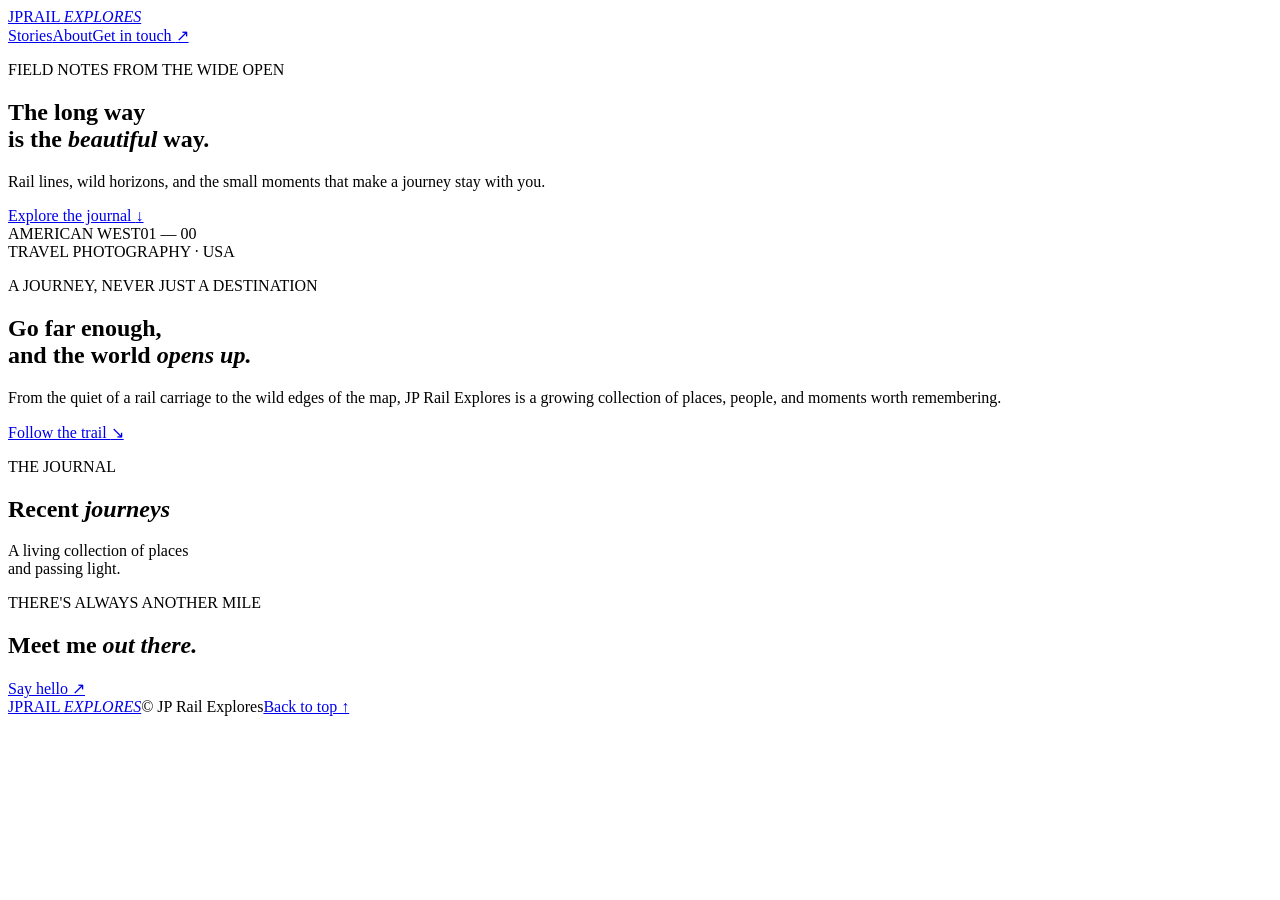
==== index.html @ 21720f74 "Add files via upload" ====
<!doctype html>
<html lang="en">
<head>
  <meta charset="utf-8">
  <meta name="viewport" content="width=device-width, initial-scale=1">
  <meta name="theme-color" content="#111511">
  <meta name="description" content="Rail journeys, wild places, and the stories found along the way — travel photography by JP Rail Explores.">
  <title>JP Rail Explores — Journeys, framed</title>
  <link rel="preconnect" href="https://images.unsplash.com">
  <link rel="stylesheet" href="styles.css">
</head>
<body>
  <header class="topbar">
    <a class="wordmark" href="#top" aria-label="JP Rail Explores home"><span class="mark">JP</span><span>RAIL <i>EXPLORES</i></span></a>
    <nav aria-label="Main navigation"><a href="#stories">Stories</a><a href="#about">About</a><a class="nav-cta" href="mailto:hello@jprailexplores.com">Get in touch <span>↗</span></a></nav>
  </header>

  <main id="top">
    <section class="hero" aria-labelledby="hero-title">
      <div class="hero-image" id="hero-image"></div>
      <div class="hero-shade"></div>
      <div class="hero-content"><p class="eyebrow"><span class="live-dot"></span> FIELD NOTES FROM THE WIDE OPEN</p><h1 id="hero-title">The long way<br>is the <em>beautiful</em> way.</h1><p class="hero-copy">Rail lines, wild horizons, and the small moments that make a journey stay with you.</p><a class="round-link" href="#stories">Explore the journal <span>↓</span></a></div>
      <div class="hero-caption"><span id="hero-caption">AMERICAN WEST</span><span>01 — <span id="story-count">00</span></span></div>
      <div class="hero-side">TRAVEL PHOTOGRAPHY · USA</div>
    </section>

    <section class="intro" id="about"><p class="eyebrow dark">A JOURNEY, NEVER JUST A DESTINATION</p><div class="intro-grid"><h2>Go far enough,<br>and the world <em>opens up.</em></h2><div><p>From the quiet of a rail carriage to the wild edges of the map, JP Rail Explores is a growing collection of places, people, and moments worth remembering.</p><a class="text-link" href="#stories">Follow the trail <span>↘</span></a></div></div></section>

    <section class="stories" id="stories"><div class="section-head"><div><p class="eyebrow dark">THE JOURNAL</p><h2>Recent <em>journeys</em></h2></div><p class="section-note">A living collection of places<br>and passing light.</p></div><div class="story-grid" id="story-grid" aria-live="polite"></div></section>
    <section class="closing"><p class="eyebrow">THERE'S ALWAYS ANOTHER MILE</p><h2>Meet me <em>out there.</em></h2><a class="round-link" href="mailto:hello@jprailexplores.com">Say hello <span>↗</span></a></section>
  </main>

  <footer><a class="wordmark" href="#top"><span class="mark">JP</span><span>RAIL <i>EXPLORES</i></span></a><span>© <span id="year"></span> JP Rail Explores</span><a href="#top">Back to top ↑</a></footer>
  <script src="trips.js"></script>
  <script src="site.js"></script>
</body>
</html>
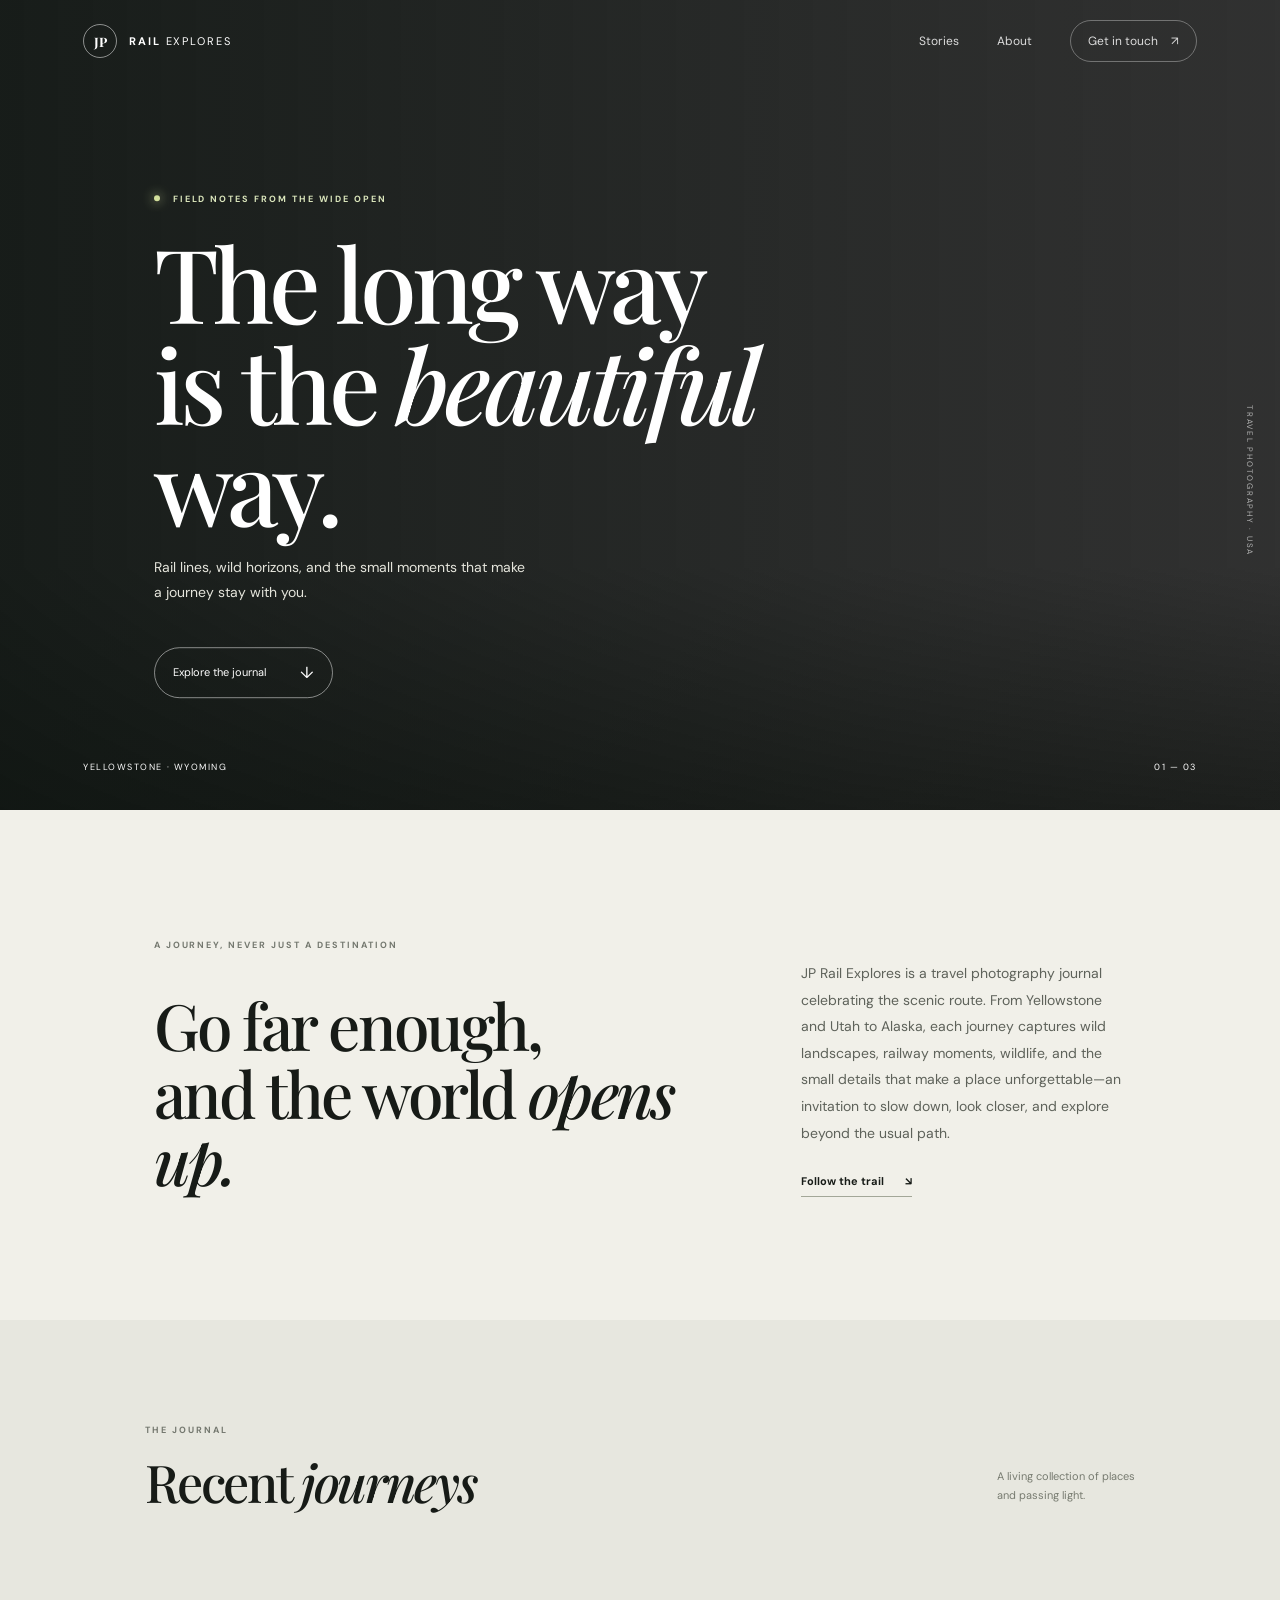
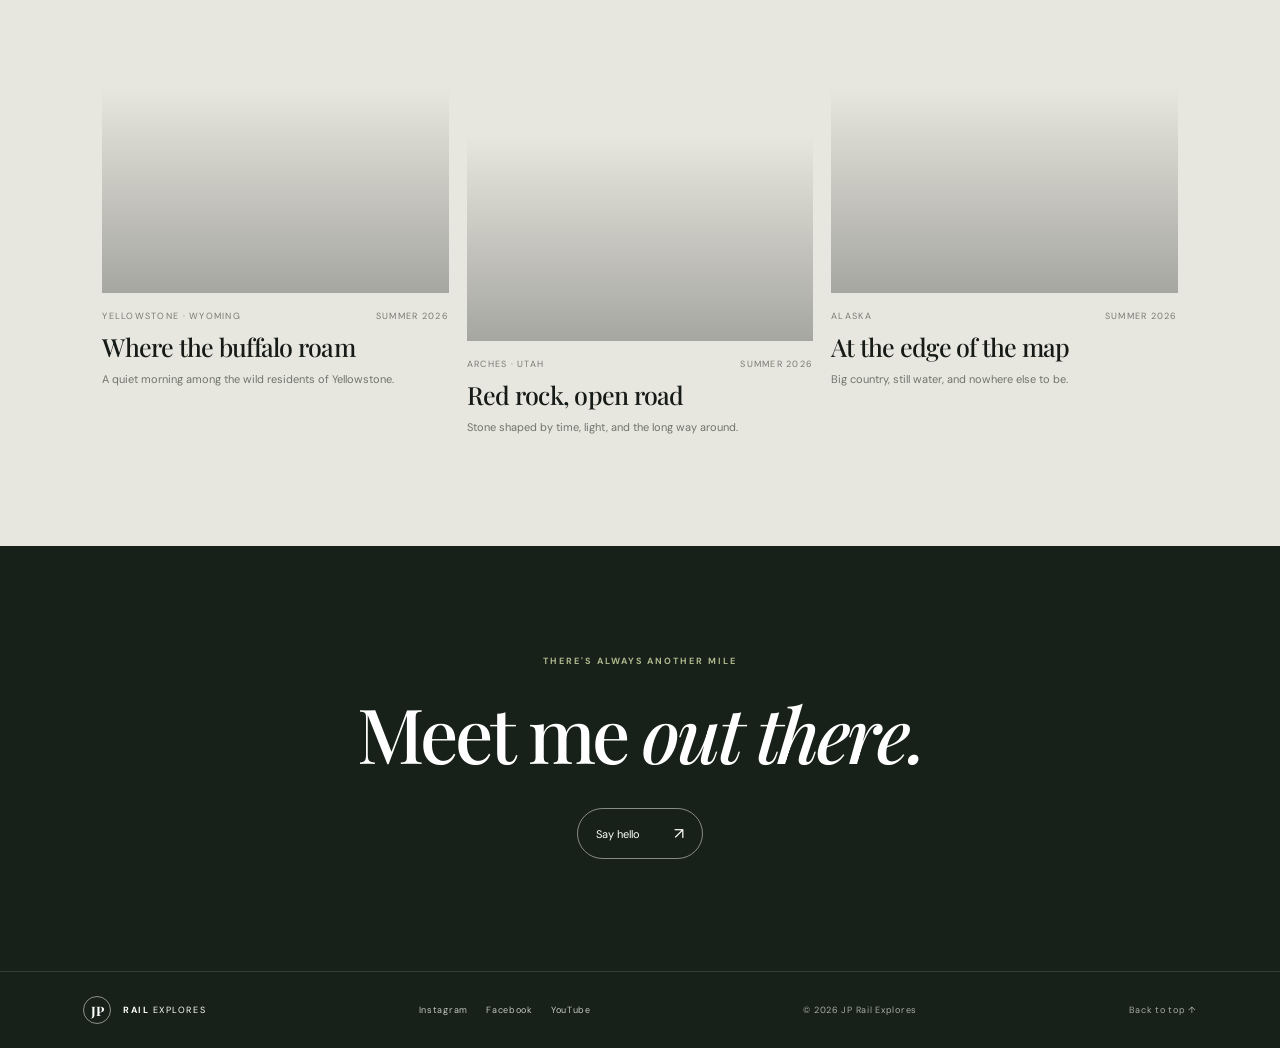
==== commit 1d9f1487: "Add files via upload" ====
--- a/index.html
+++ b/index.html
@@ -4,7 +4,7 @@
   <meta charset="utf-8">
   <meta name="viewport" content="width=device-width, initial-scale=1">
   <meta name="theme-color" content="#111511">
-  <meta name="description" content="Rail journeys, wild places, and the stories found along the way — travel photography by JP Rail Explores.">
+  <meta name="description" content="JP Rail Explores is a travel photography journal celebrating scenic rail journeys, wild landscapes, wildlife, and memorable moments across the American West and Alaska.">
   <title>JP Rail Explores — Journeys, framed</title>
   <link rel="preconnect" href="https://images.unsplash.com">
   <link rel="stylesheet" href="styles.css">
@@ -24,13 +24,13 @@
       <div class="hero-side">TRAVEL PHOTOGRAPHY · USA</div>
     </section>
 
-    <section class="intro" id="about"><p class="eyebrow dark">A JOURNEY, NEVER JUST A DESTINATION</p><div class="intro-grid"><h2>Go far enough,<br>and the world <em>opens up.</em></h2><div><p>From the quiet of a rail carriage to the wild edges of the map, JP Rail Explores is a growing collection of places, people, and moments worth remembering.</p><a class="text-link" href="#stories">Follow the trail <span>↘</span></a></div></div></section>
+    <section class="intro" id="about"><p class="eyebrow dark">A JOURNEY, NEVER JUST A DESTINATION</p><div class="intro-grid"><h2>Go far enough,<br>and the world <em>opens up.</em></h2><div><p>JP Rail Explores is a travel photography journal celebrating the scenic route. From Yellowstone and Utah to Alaska, each journey captures wild landscapes, railway moments, wildlife, and the small details that make a place unforgettable—an invitation to slow down, look closer, and explore beyond the usual path.</p><a class="text-link" href="#stories">Follow the trail <span>↘</span></a></div></div></section>
 
     <section class="stories" id="stories"><div class="section-head"><div><p class="eyebrow dark">THE JOURNAL</p><h2>Recent <em>journeys</em></h2></div><p class="section-note">A living collection of places<br>and passing light.</p></div><div class="story-grid" id="story-grid" aria-live="polite"></div></section>
     <section class="closing"><p class="eyebrow">THERE'S ALWAYS ANOTHER MILE</p><h2>Meet me <em>out there.</em></h2><a class="round-link" href="mailto:hello@jprailexplores.com">Say hello <span>↗</span></a></section>
   </main>
 
-  <footer><a class="wordmark" href="#top"><span class="mark">JP</span><span>RAIL <i>EXPLORES</i></span></a><span>© <span id="year"></span> JP Rail Explores</span><a href="#top">Back to top ↑</a></footer>
+  <footer><a class="wordmark" href="#top"><span class="mark">JP</span><span>RAIL <i>EXPLORES</i></span></a><nav class="social-links" id="social-links" aria-label="Social media"></nav><span>© <span id="year"></span> JP Rail Explores</span><a href="#top">Back to top ↑</a></footer>
   <script src="trips.js"></script>
   <script src="site.js"></script>
 </body>
--- a/styles.css
+++ b/styles.css
@@ -0,0 +1,4 @@
+@import url('https://fonts.googleapis.com/css2?family=DM+Sans:wght@400;500;600;700&family=Playfair+Display:ital,wght@0,500;0,600;1,500;1,600&display=swap');
+:root{--ink:#171b17;--paper:#f1f0e9;--muted:#777b70;--lime:#d2df9c;--serif:'Playfair Display',Georgia,serif;--sans:'DM Sans',Arial,sans-serif}*{box-sizing:border-box}html{scroll-behavior:smooth}body{margin:0;background:var(--paper);color:var(--ink);font-family:var(--sans);-webkit-font-smoothing:antialiased}a{color:inherit;text-decoration:none}.topbar{height:82px;padding:0 6.5%;display:flex;align-items:center;justify-content:space-between;position:absolute;z-index:5;top:0;left:0;right:0;color:white}.wordmark{display:flex;align-items:center;gap:12px;font-size:11px;font-weight:700;letter-spacing:.17em}.wordmark i{font-style:normal;font-weight:400}.mark{width:34px;height:34px;border:1px solid #ffffff80;border-radius:50%;display:grid;place-items:center;font-family:var(--serif);font-size:13px;letter-spacing:0}.topbar nav{display:flex;align-items:center;gap:38px;font-size:12px}.topbar nav>a{opacity:.83}.topbar nav>a:hover{opacity:1}.nav-cta{border:1px solid #ffffff65;border-radius:99px;padding:12px 17px}.nav-cta span{margin-left:10px}.hero{height:min(810px,100svh);min-height:650px;position:relative;background:#333;overflow:hidden;color:#fff}.hero-image,.hero-shade{position:absolute;inset:0}.hero-image{background-size:cover;background-position:center 46%;transform:scale(1.02);animation:arrive 1.2s ease both}.hero-shade{background:linear-gradient(90deg,rgba(13,20,16,.72),rgba(13,20,16,.23) 67%,rgba(13,20,16,.06)),linear-gradient(0deg,rgba(10,14,10,.52),transparent 30%)}.hero-content{position:absolute;left:12%;top:50%;transform:translateY(-43%);max-width:680px}.eyebrow{font-size:9px;letter-spacing:.22em;font-weight:700;color:#dbe6bc}.live-dot{display:inline-block;width:6px;height:6px;border-radius:50%;background:var(--lime);margin:0 9px 1px 0;box-shadow:0 0 12px var(--lime)}h1,h2{font-family:var(--serif);font-weight:500;letter-spacing:-.045em}h1{font-size:clamp(56px,8vw,108px);line-height:.99;margin:26px 0 20px}h1 em,h2 em{font-weight:500}.hero-copy{color:#e5e5dc;max-width:380px;font-size:14px;line-height:1.8}.round-link{display:inline-flex;gap:34px;align-items:center;border:1px solid #ffffff7a;border-radius:99px;padding:14px 18px;margin-top:27px;font-size:11px}.round-link span{font-size:16px}.round-link:hover{background:white;color:var(--ink)}.hero-caption{position:absolute;bottom:37px;left:6.5%;right:6.5%;display:flex;justify-content:space-between;font-size:9px;letter-spacing:.17em}.hero-side{position:absolute;right:25px;top:50%;writing-mode:vertical-rl;font-size:8px;letter-spacing:.22em;color:#ffffffa0}.intro{padding:120px 12% 126px}.dark{color:#74786f}.intro-grid{display:grid;grid-template-columns:1.1fr .65fr;gap:10%;align-items:end}.intro h2,.section-head h2{font-size:clamp(42px,5vw,66px);line-height:1.06;margin:18px 0 0}.intro-grid>div{padding-bottom:4px}.intro-grid>div p{font-size:14px;line-height:1.9;color:#5e625a;margin:0 0 23px}.text-link{font-size:11px;font-weight:700;border-bottom:1px solid #a3a798;padding-bottom:8px}.text-link span{margin-left:18px}.stories{background:#e7e7df;padding:95px 8% 110px}.section-head{display:flex;justify-content:space-between;align-items:end;margin:0 4% 38px}.section-head h2{font-size:52px}.section-note{color:var(--muted);font-size:11px;line-height:1.7;margin:0 0 5px}.story-grid{display:grid;grid-template-columns:repeat(3,1fr);gap:18px}.story-card{min-width:0}.story-image{height:clamp(220px,27vw,385px);background-size:cover;background-position:center;position:relative;overflow:hidden}.story-image:after{content:'';position:absolute;inset:40% 0 0;background:linear-gradient(transparent,rgba(0,0,0,.28))}.story-card:nth-child(3n+2){margin-top:48px}.story-meta{display:flex;justify-content:space-between;margin:17px 0 8px;color:#787b72;font-size:9px;letter-spacing:.14em;text-transform:uppercase}.story-card h3{font-family:var(--serif);font-weight:500;font-size:25px;letter-spacing:-.03em;margin:0}.story-card p{color:#70746b;font-size:11px;line-height:1.6;margin:8px 0 0}.closing{background:#172019;color:white;text-align:center;padding:100px 20px 112px}.closing h2{font-size:clamp(48px,6vw,76px);margin:15px 0 0}.closing .eyebrow{color:#acba8d}.closing .round-link{margin-top:25px}footer{background:#172019;color:#ffffffa0;border-top:1px solid #ffffff21;padding:24px 6.5%;display:flex;justify-content:space-between;align-items:center;font-size:9px;letter-spacing:.08em}footer .wordmark{color:white;font-size:9px}footer .mark{width:28px;height:28px}@keyframes arrive{from{transform:scale(1.07);opacity:.6}to{transform:scale(1.02);opacity:1}}@media(max-width:700px){.topbar{height:70px;padding:0 6%}.topbar nav{gap:17px;font-size:10px}.topbar nav>a:nth-child(2){display:none}.nav-cta{padding:10px 12px}.wordmark{font-size:9px;gap:8px}.mark{width:30px;height:30px}.hero{min-height:680px;height:92svh}.hero-content{left:8%;right:8%;top:48%}h1{font-size:clamp(55px,13vw,82px)}.hero-side{right:12px}.hero-caption{left:8%;right:8%;bottom:25px}.intro{padding:82px 8% 90px}.intro-grid{grid-template-columns:1fr;gap:24px}.intro h2{font-size:49px}.intro-grid>div{max-width:440px}.stories{padding:75px 7% 85px}.section-head{margin:0 1% 28px;align-items:start}.section-head h2{font-size:43px}.section-note{font-size:10px}.story-grid{grid-template-columns:1fr 1fr;gap:28px 13px}.story-image{height:58vw;max-height:310px}.story-card:nth-child(3n+2){margin-top:0}.story-card:nth-child(even){margin-top:28px}.story-card h3{font-size:20px}.story-card p{font-size:10px}.story-meta{font-size:8px;letter-spacing:.08em}.closing{padding:80px 20px 90px}footer{padding:20px 6%;gap:15px}footer>span{display:none}}@media(prefers-reduced-motion:reduce){html{scroll-behavior:auto}*,*:before,*:after{animation-duration:.01ms!important;transition-duration:.01ms!important}}
+
+.social-links{display:flex;gap:18px;align-items:center}.social-links a{color:#ffffffbf}.social-links a:hover{color:var(--lime)}@media(max-width:700px){footer{flex-wrap:wrap}.social-links{gap:12px}}
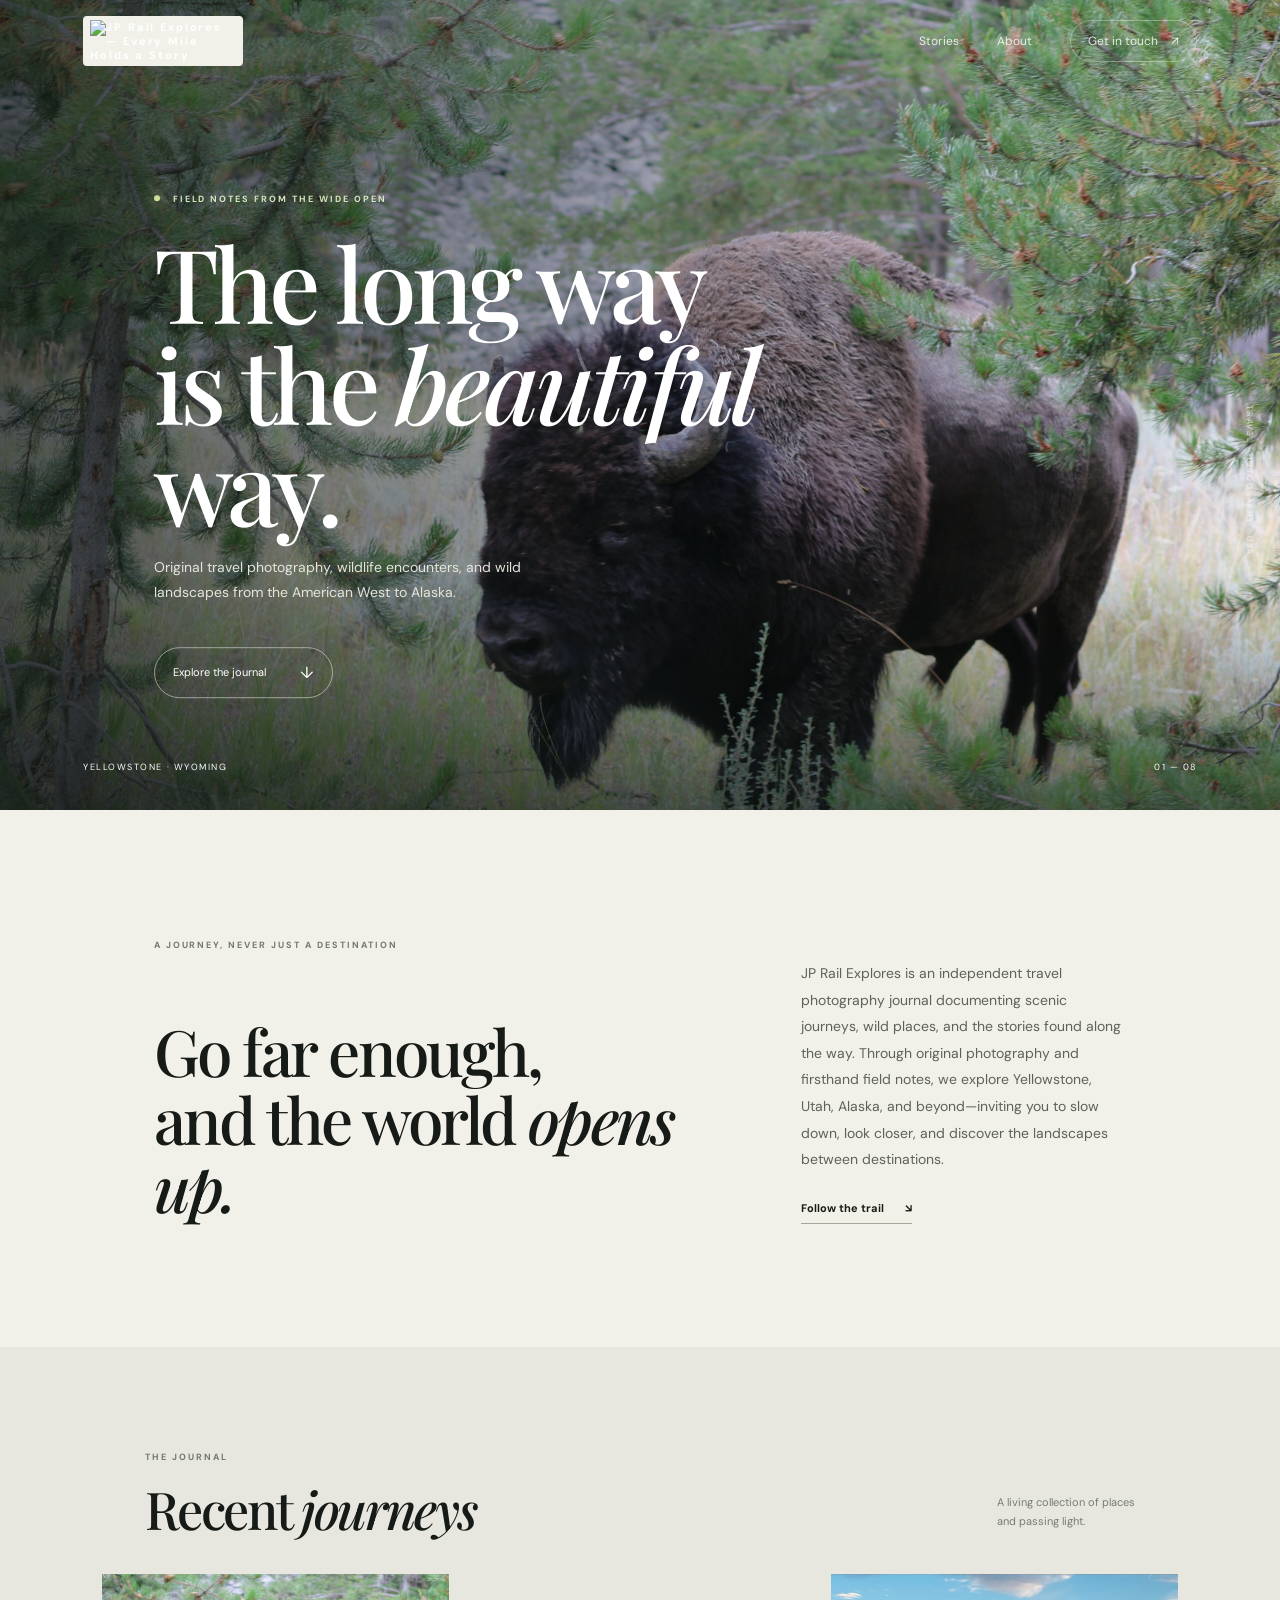
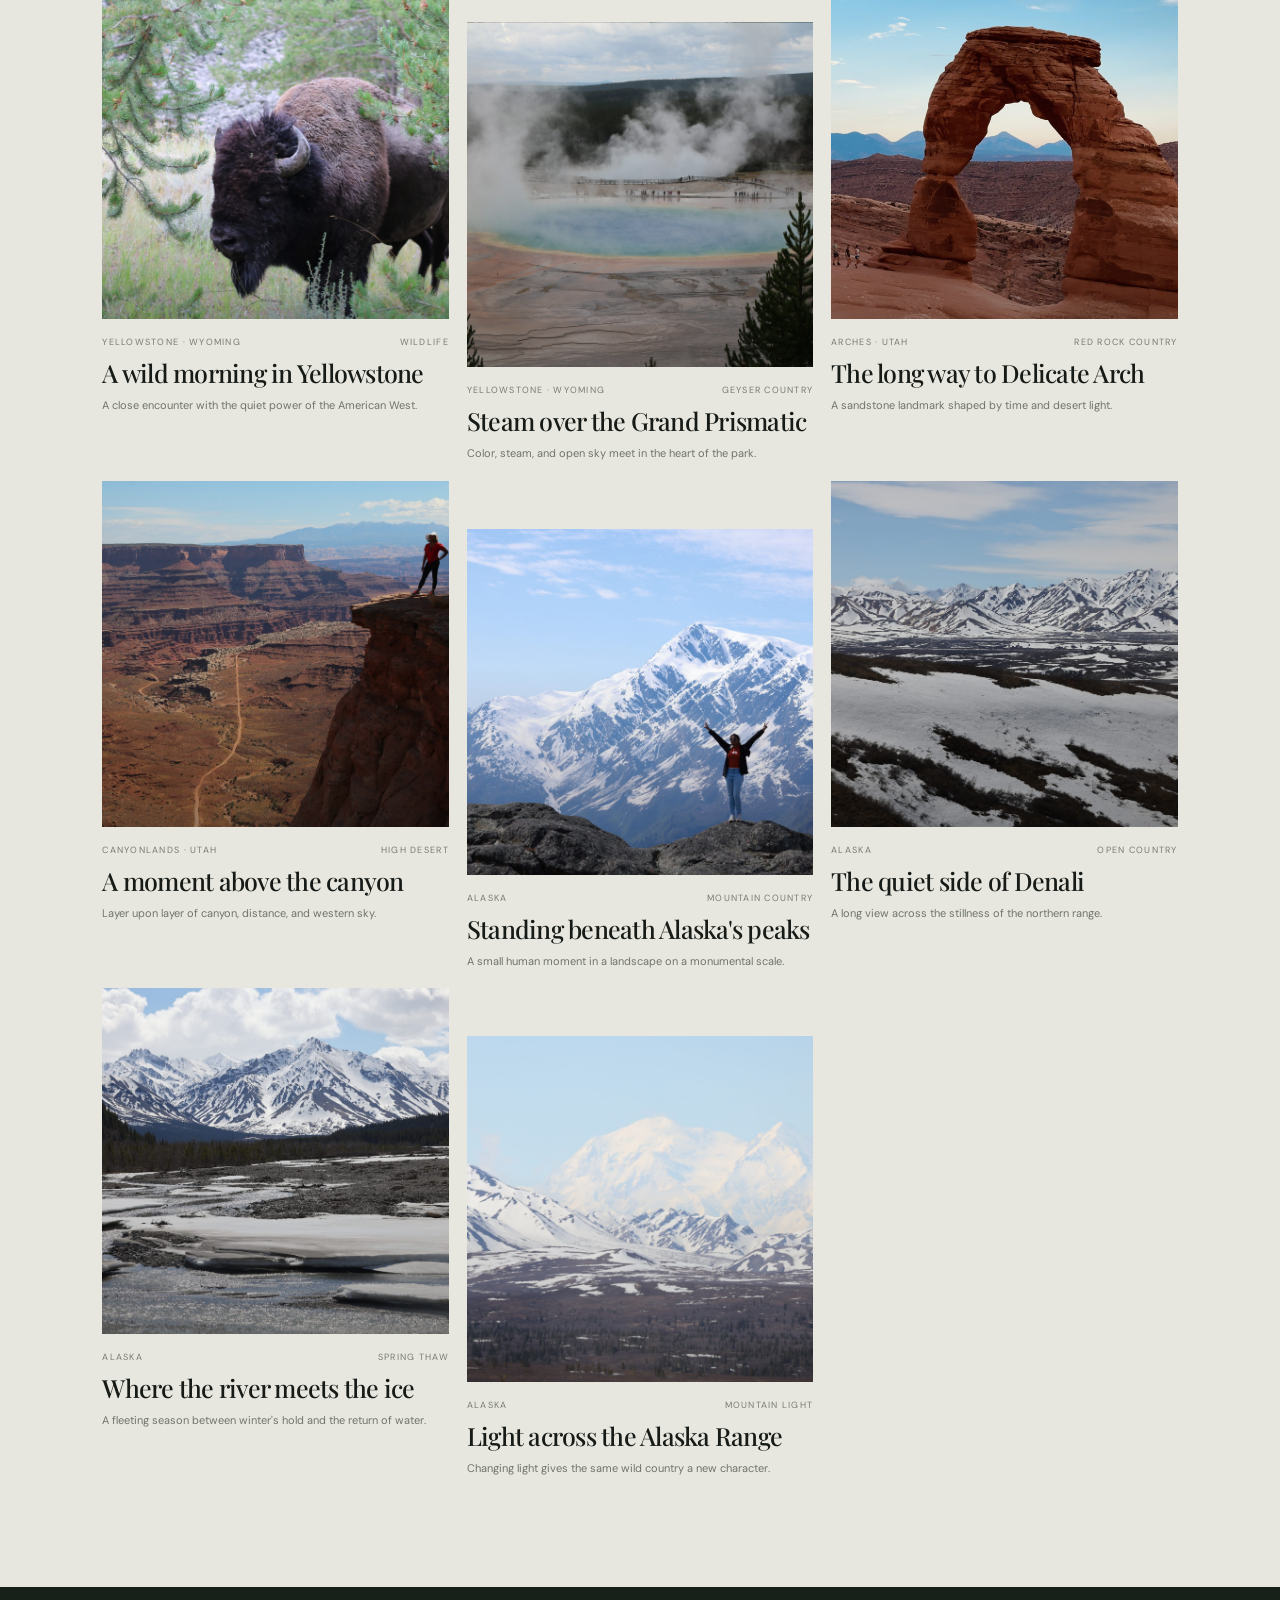
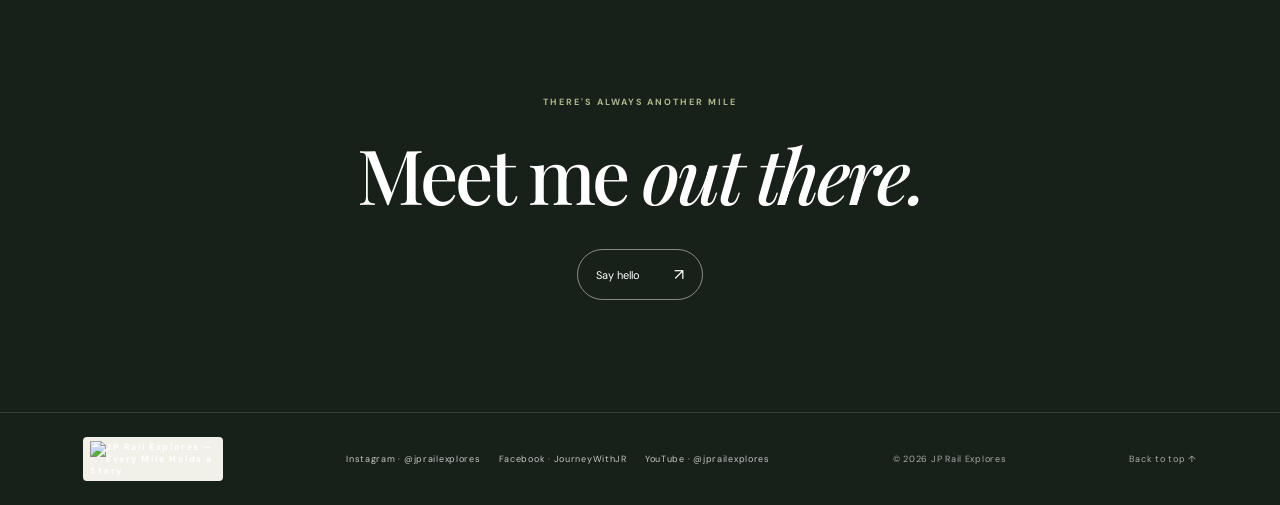
==== commit 19db2154: "Update site content and social links" ====
--- a/index.html
+++ b/index.html
@@ -4,14 +4,17 @@
   <meta charset="utf-8">
   <meta name="viewport" content="width=device-width, initial-scale=1">
   <meta name="theme-color" content="#111511">
-  <meta name="description" content="JP Rail Explores is a travel photography journal celebrating scenic rail journeys, wild landscapes, wildlife, and memorable moments across the American West and Alaska.">
+  <meta name="description" content="JP Rail Explores is an independent travel photography journal capturing wildlife, red-rock country, and mountain landscapes across Yellowstone, Utah, Alaska, and beyond.">
+  <meta property="og:title" content="JP Rail Explores — Journeys, framed">
+  <meta property="og:description" content="Original travel photography and field notes from the wild places and scenic routes of the American West and Alaska.">
+  <meta property="og:type" content="website">
   <title>JP Rail Explores — Journeys, framed</title>
-  <link rel="preconnect" href="https://images.unsplash.com">
   <link rel="stylesheet" href="styles.css">
+  <link rel="icon" type="image/png" sizes="64x64" href="assets/favicon.png">
 </head>
 <body>
   <header class="topbar">
-    <a class="wordmark" href="#top" aria-label="JP Rail Explores home"><span class="mark">JP</span><span>RAIL <i>EXPLORES</i></span></a>
+    <a class="wordmark" href="#top" aria-label="JP Rail Explores home"><img src="assets/jp-rail-explores-logo.png" alt="JP Rail Explores — Every Mile Holds a Story"></a>
     <nav aria-label="Main navigation"><a href="#stories">Stories</a><a href="#about">About</a><a class="nav-cta" href="mailto:hello@jprailexplores.com">Get in touch <span>↗</span></a></nav>
   </header>
 
@@ -19,18 +22,18 @@
     <section class="hero" aria-labelledby="hero-title">
       <div class="hero-image" id="hero-image"></div>
       <div class="hero-shade"></div>
-      <div class="hero-content"><p class="eyebrow"><span class="live-dot"></span> FIELD NOTES FROM THE WIDE OPEN</p><h1 id="hero-title">The long way<br>is the <em>beautiful</em> way.</h1><p class="hero-copy">Rail lines, wild horizons, and the small moments that make a journey stay with you.</p><a class="round-link" href="#stories">Explore the journal <span>↓</span></a></div>
+      <div class="hero-content"><p class="eyebrow"><span class="live-dot"></span> FIELD NOTES FROM THE WIDE OPEN</p><h1 id="hero-title">The long way<br>is the <em>beautiful</em> way.</h1><p class="hero-copy">Original travel photography, wildlife encounters, and wild landscapes from the American West to Alaska.</p><a class="round-link" href="#stories">Explore the journal <span>↓</span></a></div>
       <div class="hero-caption"><span id="hero-caption">AMERICAN WEST</span><span>01 — <span id="story-count">00</span></span></div>
       <div class="hero-side">TRAVEL PHOTOGRAPHY · USA</div>
     </section>
 
-    <section class="intro" id="about"><p class="eyebrow dark">A JOURNEY, NEVER JUST A DESTINATION</p><div class="intro-grid"><h2>Go far enough,<br>and the world <em>opens up.</em></h2><div><p>JP Rail Explores is a travel photography journal celebrating the scenic route. From Yellowstone and Utah to Alaska, each journey captures wild landscapes, railway moments, wildlife, and the small details that make a place unforgettable—an invitation to slow down, look closer, and explore beyond the usual path.</p><a class="text-link" href="#stories">Follow the trail <span>↘</span></a></div></div></section>
+    <section class="intro" id="about"><p class="eyebrow dark">A JOURNEY, NEVER JUST A DESTINATION</p><div class="intro-grid"><h2>Go far enough,<br>and the world <em>opens up.</em></h2><div><p>JP Rail Explores is an independent travel photography journal documenting scenic journeys, wild places, and the stories found along the way. Through original photography and firsthand field notes, we explore Yellowstone, Utah, Alaska, and beyond—inviting you to slow down, look closer, and discover the landscapes between destinations.</p><a class="text-link" href="#stories">Follow the trail <span>↘</span></a></div></div></section>
 
     <section class="stories" id="stories"><div class="section-head"><div><p class="eyebrow dark">THE JOURNAL</p><h2>Recent <em>journeys</em></h2></div><p class="section-note">A living collection of places<br>and passing light.</p></div><div class="story-grid" id="story-grid" aria-live="polite"></div></section>
     <section class="closing"><p class="eyebrow">THERE'S ALWAYS ANOTHER MILE</p><h2>Meet me <em>out there.</em></h2><a class="round-link" href="mailto:hello@jprailexplores.com">Say hello <span>↗</span></a></section>
   </main>
 
-  <footer><a class="wordmark" href="#top"><span class="mark">JP</span><span>RAIL <i>EXPLORES</i></span></a><nav class="social-links" id="social-links" aria-label="Social media"></nav><span>© <span id="year"></span> JP Rail Explores</span><a href="#top">Back to top ↑</a></footer>
+  <footer><a class="wordmark" href="#top" aria-label="JP Rail Explores home"><img src="assets/jp-rail-explores-logo.png" alt="JP Rail Explores — Every Mile Holds a Story"></a><nav class="social-links" id="social-links" aria-label="Social media"></nav><span>© <span id="year"></span> JP Rail Explores</span><a href="#top">Back to top ↑</a></footer>
   <script src="trips.js"></script>
   <script src="site.js"></script>
 </body>
--- a/styles.css
+++ b/styles.css
@@ -2,3 +2,4 @@
 :root{--ink:#171b17;--paper:#f1f0e9;--muted:#777b70;--lime:#d2df9c;--serif:'Playfair Display',Georgia,serif;--sans:'DM Sans',Arial,sans-serif}*{box-sizing:border-box}html{scroll-behavior:smooth}body{margin:0;background:var(--paper);color:var(--ink);font-family:var(--sans);-webkit-font-smoothing:antialiased}a{color:inherit;text-decoration:none}.topbar{height:82px;padding:0 6.5%;display:flex;align-items:center;justify-content:space-between;position:absolute;z-index:5;top:0;left:0;right:0;color:white}.wordmark{display:flex;align-items:center;gap:12px;font-size:11px;font-weight:700;letter-spacing:.17em}.wordmark i{font-style:normal;font-weight:400}.mark{width:34px;height:34px;border:1px solid #ffffff80;border-radius:50%;display:grid;place-items:center;font-family:var(--serif);font-size:13px;letter-spacing:0}.topbar nav{display:flex;align-items:center;gap:38px;font-size:12px}.topbar nav>a{opacity:.83}.topbar nav>a:hover{opacity:1}.nav-cta{border:1px solid #ffffff65;border-radius:99px;padding:12px 17px}.nav-cta span{margin-left:10px}.hero{height:min(810px,100svh);min-height:650px;position:relative;background:#333;overflow:hidden;color:#fff}.hero-image,.hero-shade{position:absolute;inset:0}.hero-image{background-size:cover;background-position:center 46%;transform:scale(1.02);animation:arrive 1.2s ease both}.hero-shade{background:linear-gradient(90deg,rgba(13,20,16,.72),rgba(13,20,16,.23) 67%,rgba(13,20,16,.06)),linear-gradient(0deg,rgba(10,14,10,.52),transparent 30%)}.hero-content{position:absolute;left:12%;top:50%;transform:translateY(-43%);max-width:680px}.eyebrow{font-size:9px;letter-spacing:.22em;font-weight:700;color:#dbe6bc}.live-dot{display:inline-block;width:6px;height:6px;border-radius:50%;background:var(--lime);margin:0 9px 1px 0;box-shadow:0 0 12px var(--lime)}h1,h2{font-family:var(--serif);font-weight:500;letter-spacing:-.045em}h1{font-size:clamp(56px,8vw,108px);line-height:.99;margin:26px 0 20px}h1 em,h2 em{font-weight:500}.hero-copy{color:#e5e5dc;max-width:380px;font-size:14px;line-height:1.8}.round-link{display:inline-flex;gap:34px;align-items:center;border:1px solid #ffffff7a;border-radius:99px;padding:14px 18px;margin-top:27px;font-size:11px}.round-link span{font-size:16px}.round-link:hover{background:white;color:var(--ink)}.hero-caption{position:absolute;bottom:37px;left:6.5%;right:6.5%;display:flex;justify-content:space-between;font-size:9px;letter-spacing:.17em}.hero-side{position:absolute;right:25px;top:50%;writing-mode:vertical-rl;font-size:8px;letter-spacing:.22em;color:#ffffffa0}.intro{padding:120px 12% 126px}.dark{color:#74786f}.intro-grid{display:grid;grid-template-columns:1.1fr .65fr;gap:10%;align-items:end}.intro h2,.section-head h2{font-size:clamp(42px,5vw,66px);line-height:1.06;margin:18px 0 0}.intro-grid>div{padding-bottom:4px}.intro-grid>div p{font-size:14px;line-height:1.9;color:#5e625a;margin:0 0 23px}.text-link{font-size:11px;font-weight:700;border-bottom:1px solid #a3a798;padding-bottom:8px}.text-link span{margin-left:18px}.stories{background:#e7e7df;padding:95px 8% 110px}.section-head{display:flex;justify-content:space-between;align-items:end;margin:0 4% 38px}.section-head h2{font-size:52px}.section-note{color:var(--muted);font-size:11px;line-height:1.7;margin:0 0 5px}.story-grid{display:grid;grid-template-columns:repeat(3,1fr);gap:18px}.story-card{min-width:0}.story-image{height:clamp(220px,27vw,385px);background-size:cover;background-position:center;position:relative;overflow:hidden}.story-image:after{content:'';position:absolute;inset:40% 0 0;background:linear-gradient(transparent,rgba(0,0,0,.28))}.story-card:nth-child(3n+2){margin-top:48px}.story-meta{display:flex;justify-content:space-between;margin:17px 0 8px;color:#787b72;font-size:9px;letter-spacing:.14em;text-transform:uppercase}.story-card h3{font-family:var(--serif);font-weight:500;font-size:25px;letter-spacing:-.03em;margin:0}.story-card p{color:#70746b;font-size:11px;line-height:1.6;margin:8px 0 0}.closing{background:#172019;color:white;text-align:center;padding:100px 20px 112px}.closing h2{font-size:clamp(48px,6vw,76px);margin:15px 0 0}.closing .eyebrow{color:#acba8d}.closing .round-link{margin-top:25px}footer{background:#172019;color:#ffffffa0;border-top:1px solid #ffffff21;padding:24px 6.5%;display:flex;justify-content:space-between;align-items:center;font-size:9px;letter-spacing:.08em}footer .wordmark{color:white;font-size:9px}footer .mark{width:28px;height:28px}@keyframes arrive{from{transform:scale(1.07);opacity:.6}to{transform:scale(1.02);opacity:1}}@media(max-width:700px){.topbar{height:70px;padding:0 6%}.topbar nav{gap:17px;font-size:10px}.topbar nav>a:nth-child(2){display:none}.nav-cta{padding:10px 12px}.wordmark{font-size:9px;gap:8px}.mark{width:30px;height:30px}.hero{min-height:680px;height:92svh}.hero-content{left:8%;right:8%;top:48%}h1{font-size:clamp(55px,13vw,82px)}.hero-side{right:12px}.hero-caption{left:8%;right:8%;bottom:25px}.intro{padding:82px 8% 90px}.intro-grid{grid-template-columns:1fr;gap:24px}.intro h2{font-size:49px}.intro-grid>div{max-width:440px}.stories{padding:75px 7% 85px}.section-head{margin:0 1% 28px;align-items:start}.section-head h2{font-size:43px}.section-note{font-size:10px}.story-grid{grid-template-columns:1fr 1fr;gap:28px 13px}.story-image{height:58vw;max-height:310px}.story-card:nth-child(3n+2){margin-top:0}.story-card:nth-child(even){margin-top:28px}.story-card h3{font-size:20px}.story-card p{font-size:10px}.story-meta{font-size:8px;letter-spacing:.08em}.closing{padding:80px 20px 90px}footer{padding:20px 6%;gap:15px}footer>span{display:none}}@media(prefers-reduced-motion:reduce){html{scroll-behavior:auto}*,*:before,*:after{animation-duration:.01ms!important;transition-duration:.01ms!important}}
 
 .social-links{display:flex;gap:18px;align-items:center}.social-links a{color:#ffffffbf}.social-links a:hover{color:var(--lime)}@media(max-width:700px){footer{flex-wrap:wrap}.social-links{gap:12px}}
+.wordmark img{display:block;width:160px;max-height:68px;height:auto;object-fit:contain;padding:4px 7px;background:var(--paper);border-radius:4px}footer .wordmark img{width:140px;max-height:62px}@media(max-width:700px){.wordmark img{width:135px;max-height:58px}footer .wordmark img{width:125px;max-height:54px}}
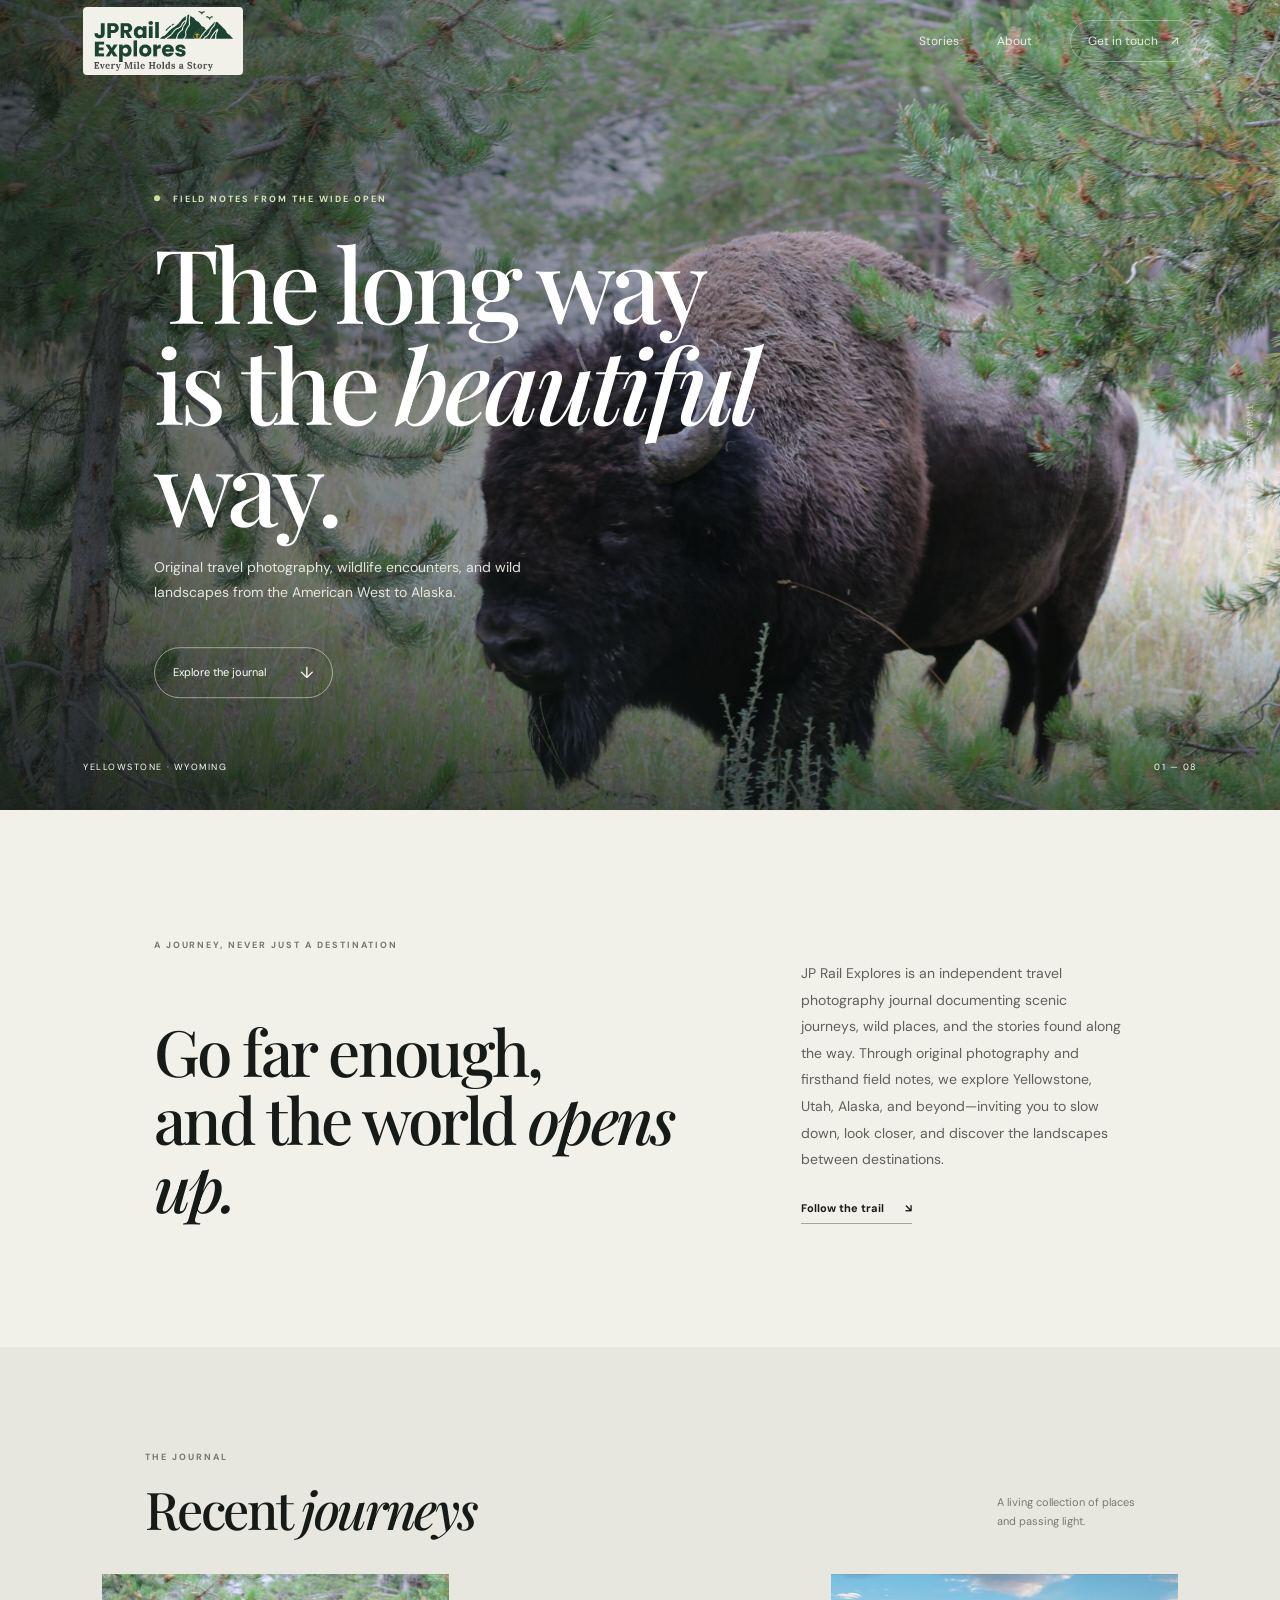
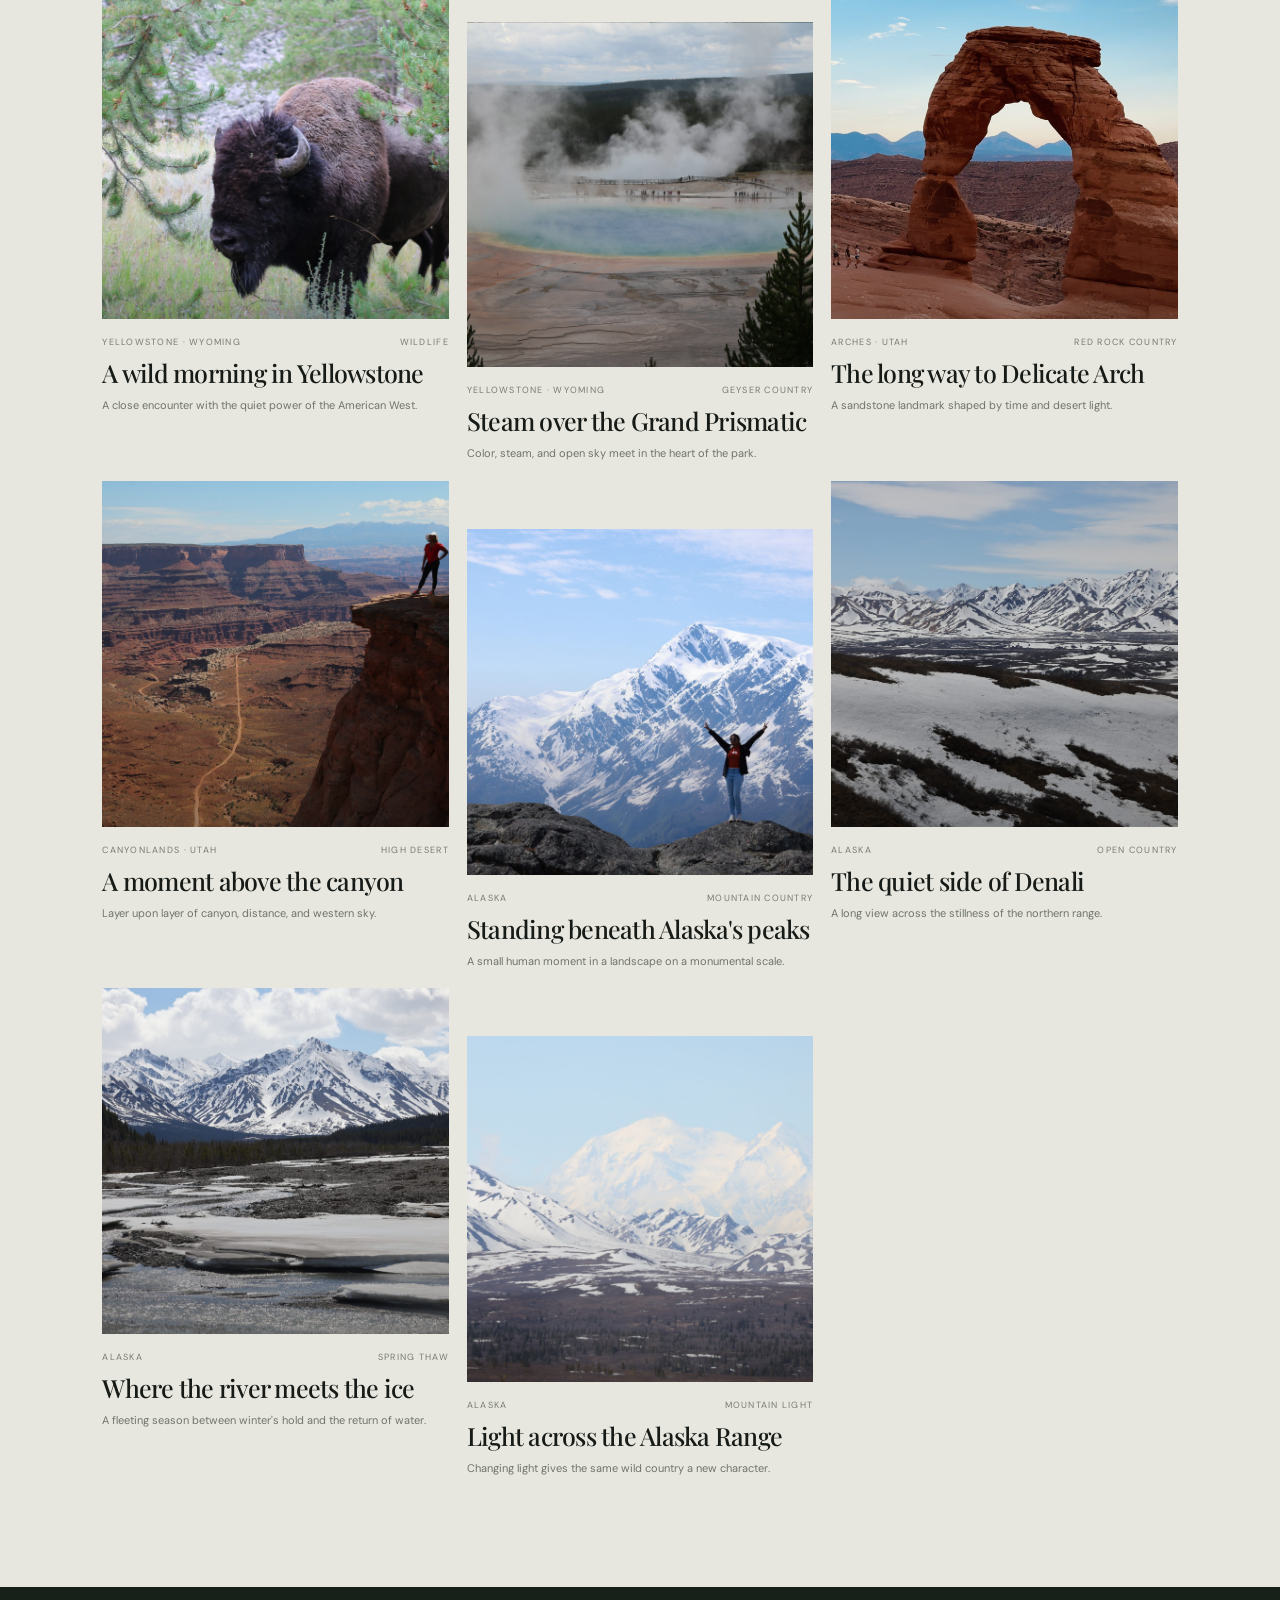
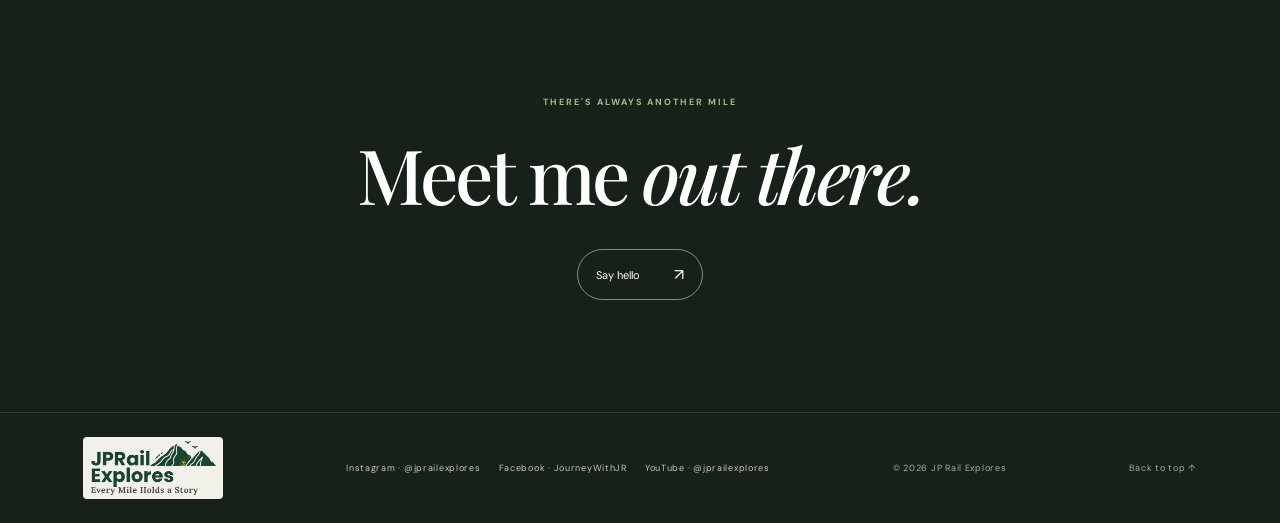
==== commit 5e17a399: "Refresh site assets on custom domain" ====
--- a/index.html
+++ b/index.html
@@ -9,7 +9,7 @@
   <meta property="og:description" content="Original travel photography and field notes from the wild places and scenic routes of the American West and Alaska.">
   <meta property="og:type" content="website">
   <title>JP Rail Explores — Journeys, framed</title>
-  <link rel="stylesheet" href="styles.css">
+  <link rel="stylesheet" href="styles.css?v=20261001-2">
   <link rel="icon" type="image/png" sizes="64x64" href="assets/favicon.png">
 </head>
 <body>
@@ -34,7 +34,7 @@
   </main>
 
   <footer><a class="wordmark" href="#top" aria-label="JP Rail Explores home"><img src="assets/jp-rail-explores-logo.png" alt="JP Rail Explores — Every Mile Holds a Story"></a><nav class="social-links" id="social-links" aria-label="Social media"></nav><span>© <span id="year"></span> JP Rail Explores</span><a href="#top">Back to top ↑</a></footer>
-  <script src="trips.js"></script>
-  <script src="site.js"></script>
+  <script src="trips.js?v=20261001-2"></script>
+  <script src="site.js?v=20261001-2"></script>
 </body>
 </html>
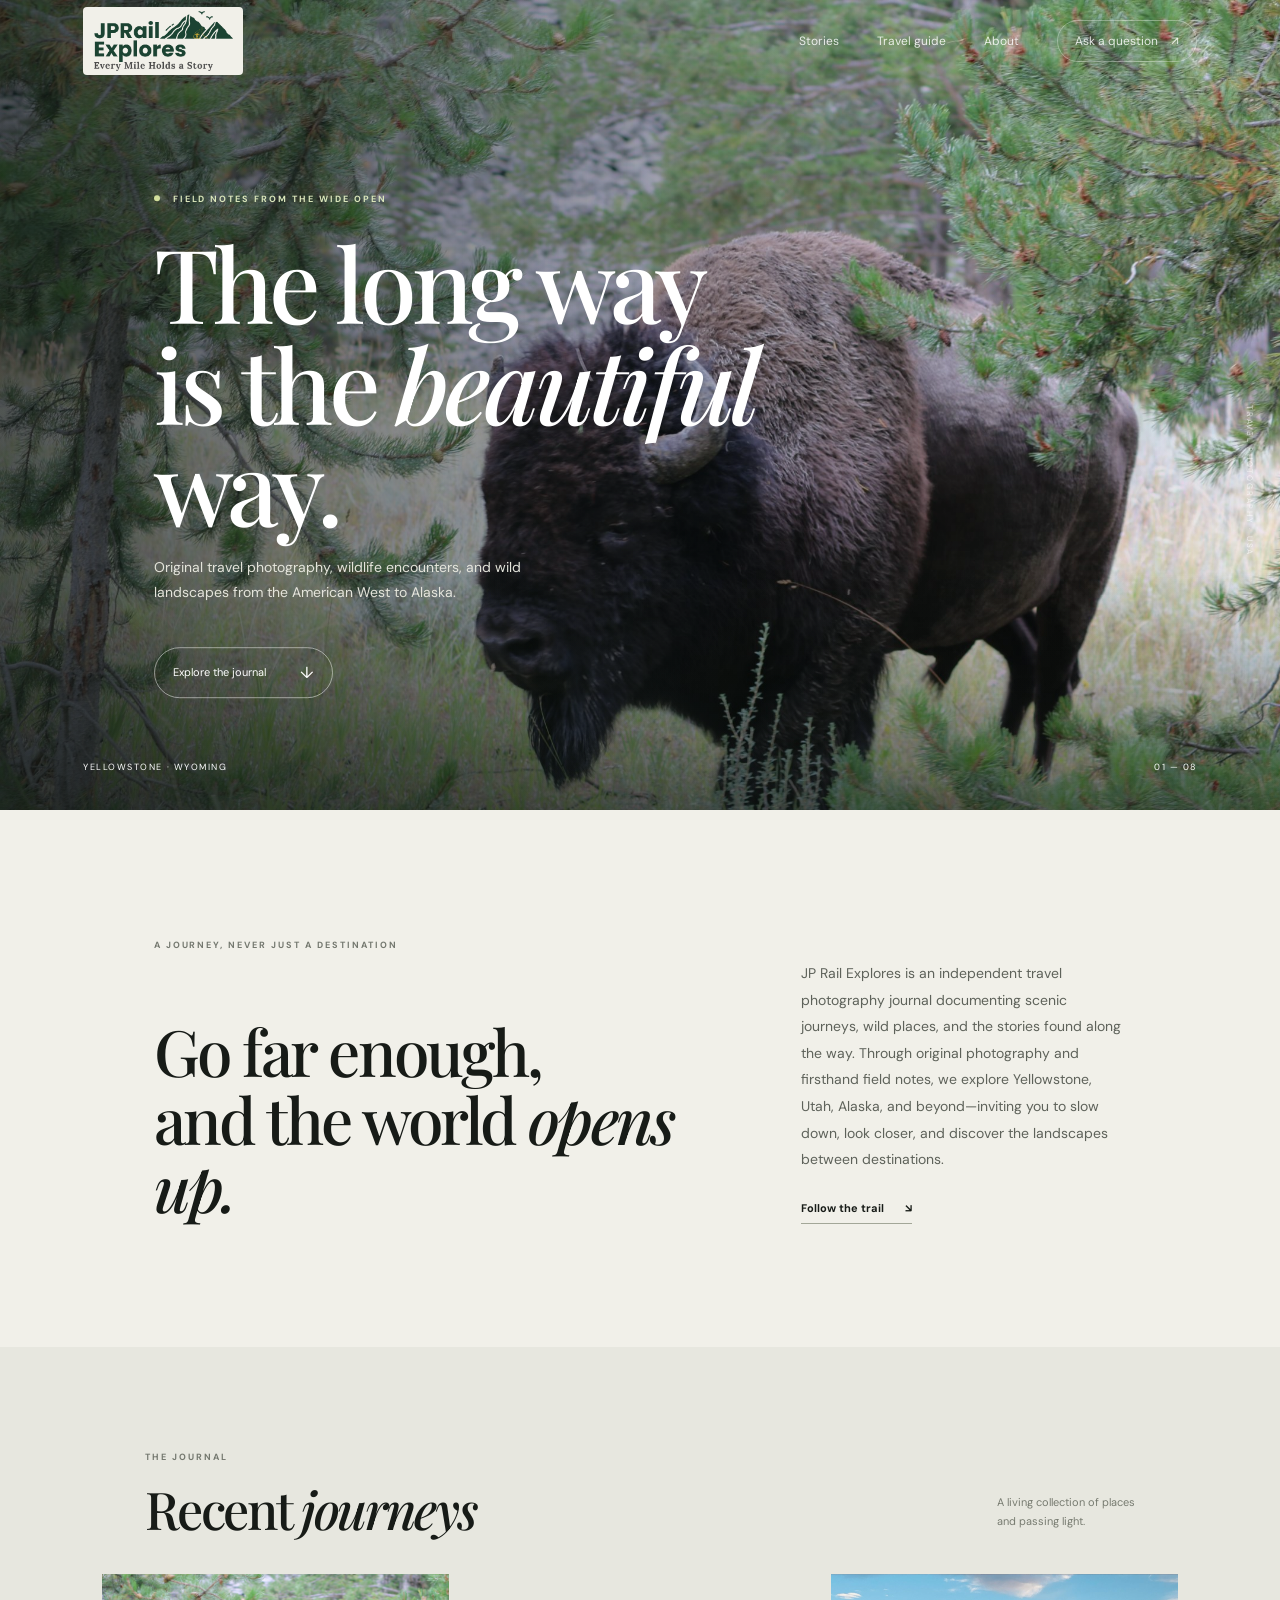
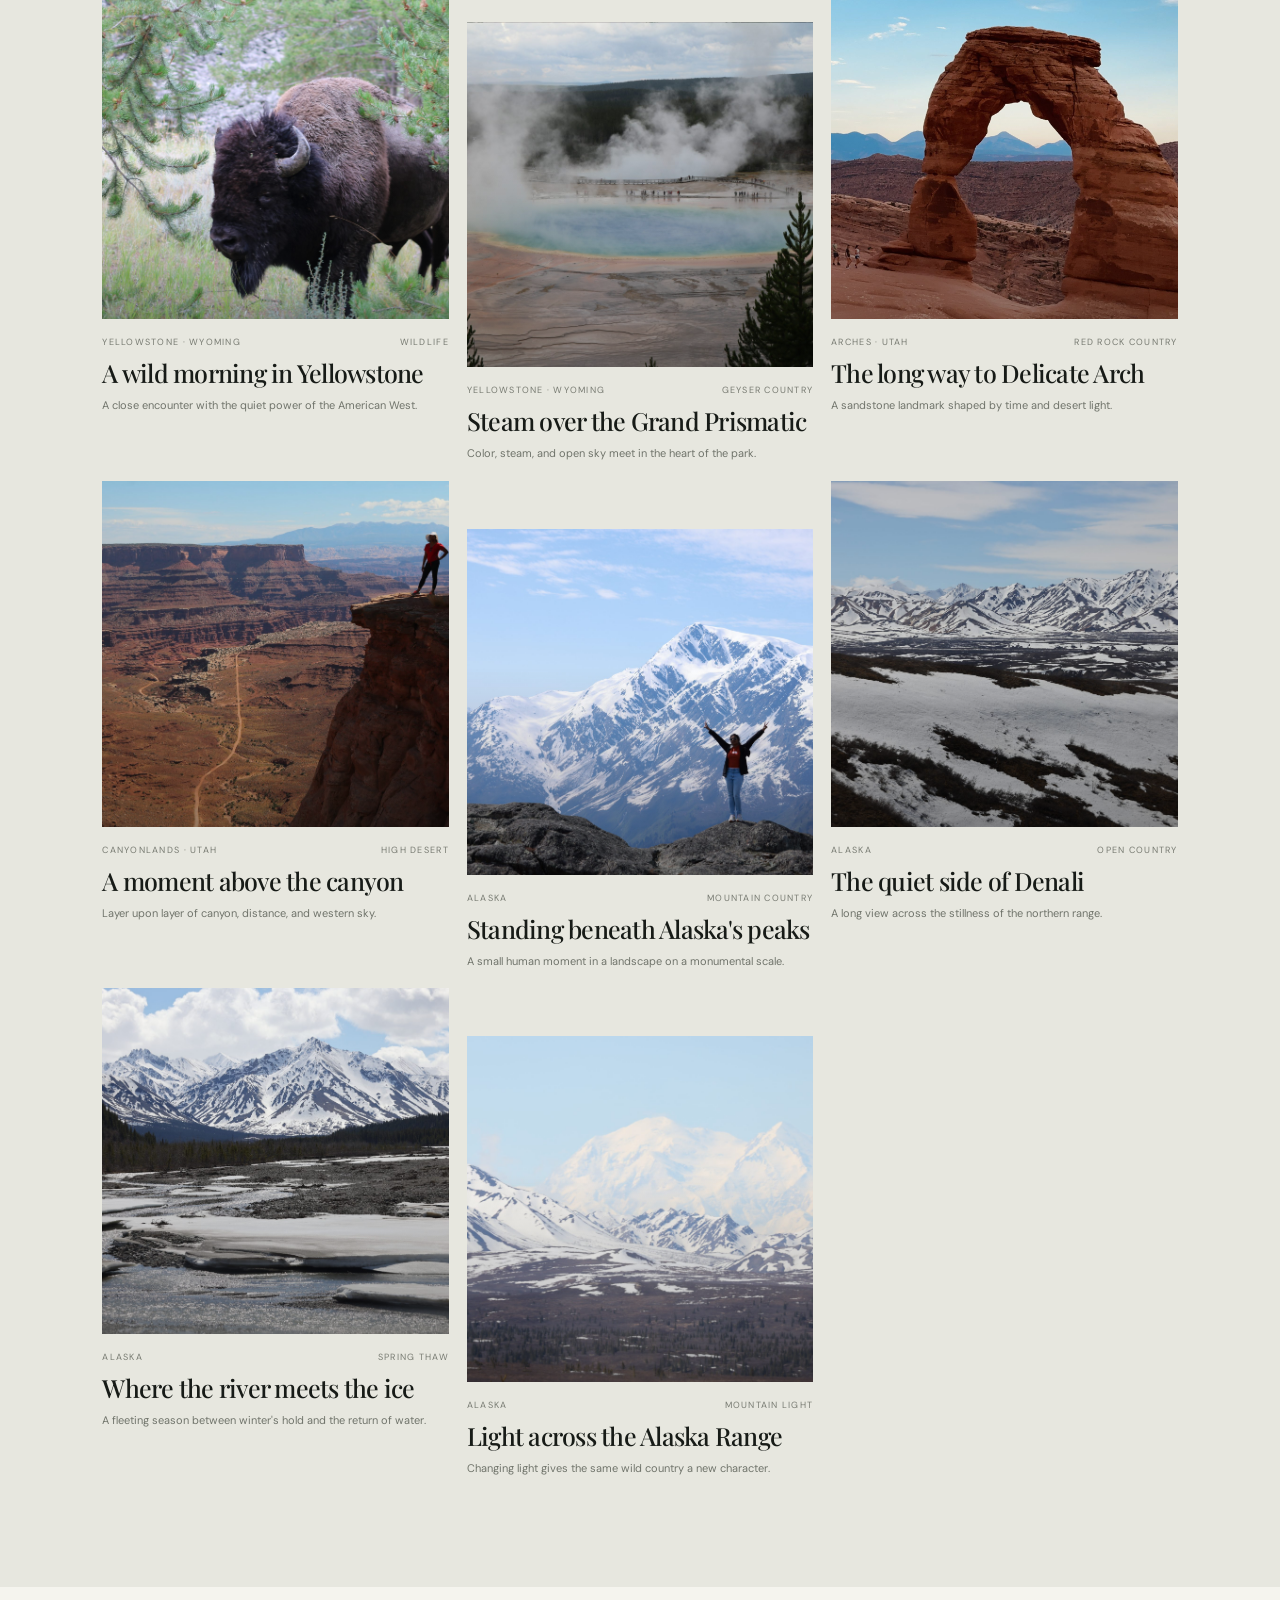
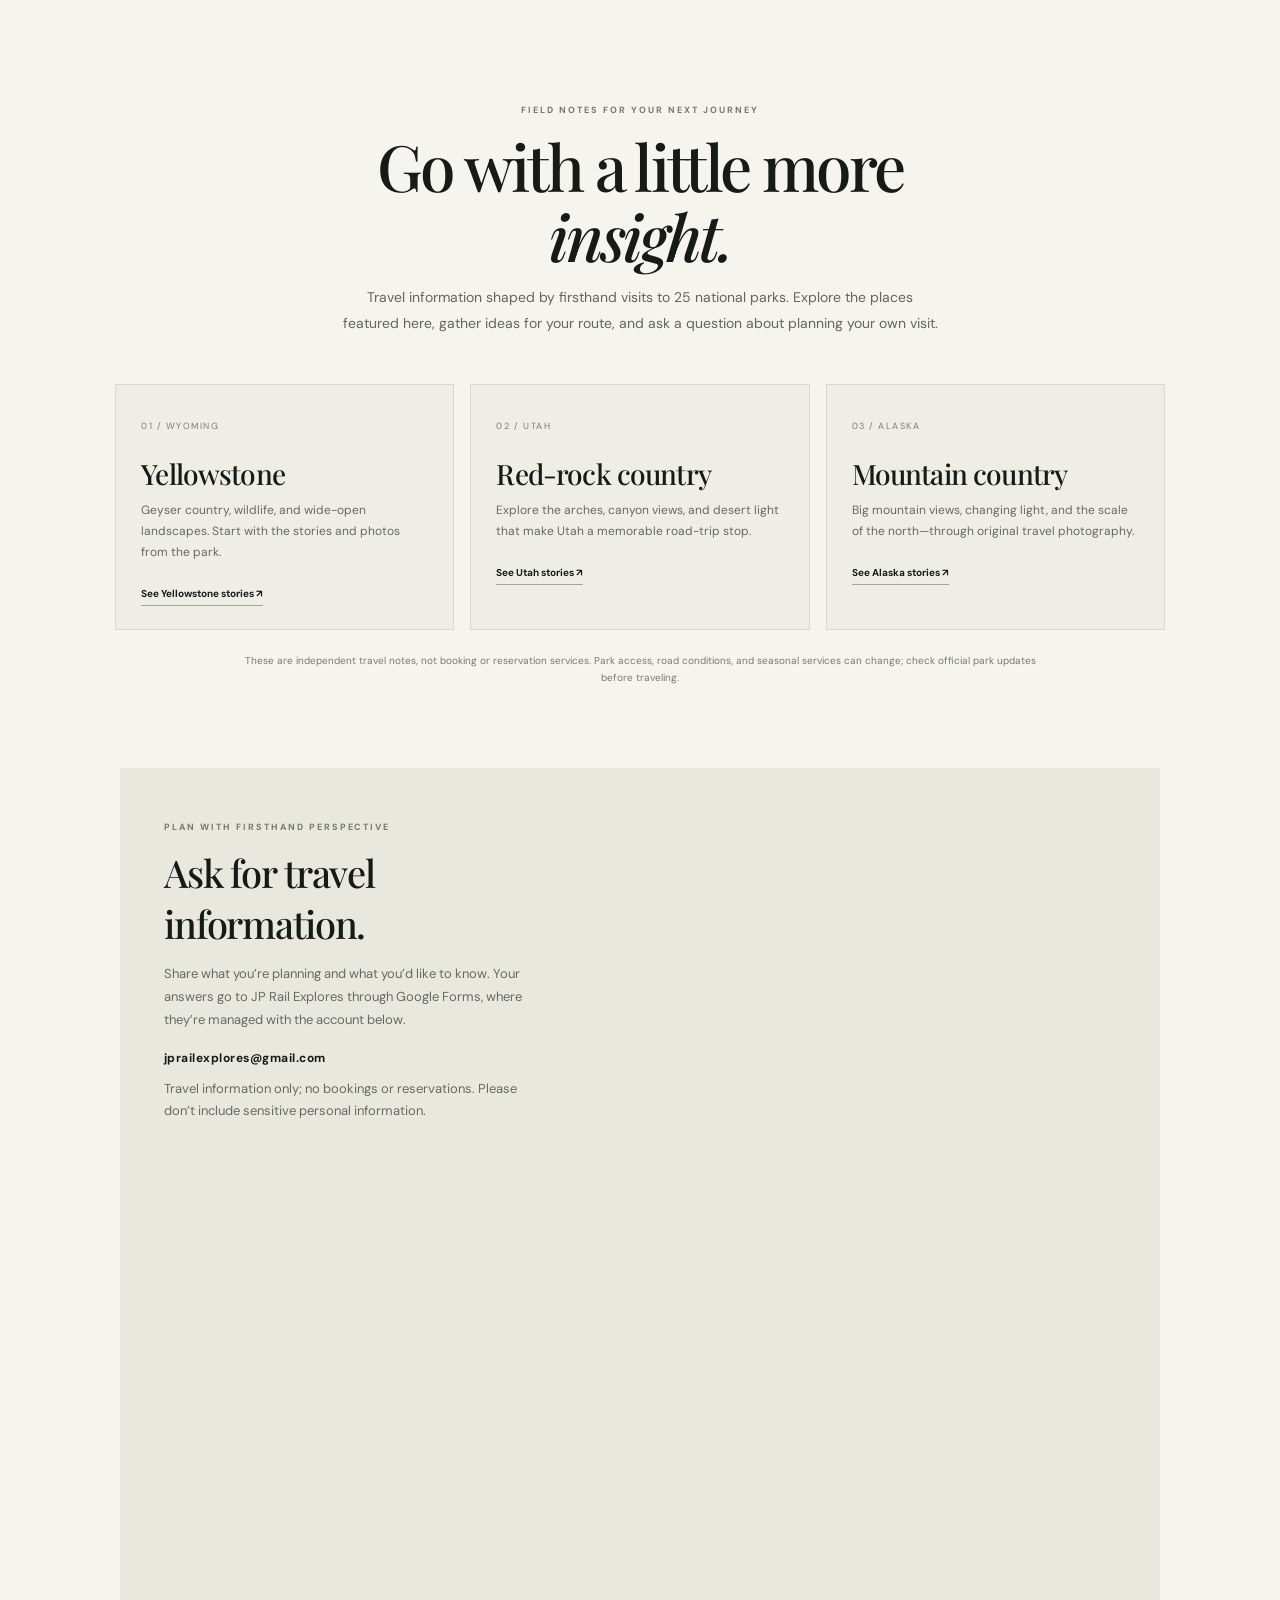
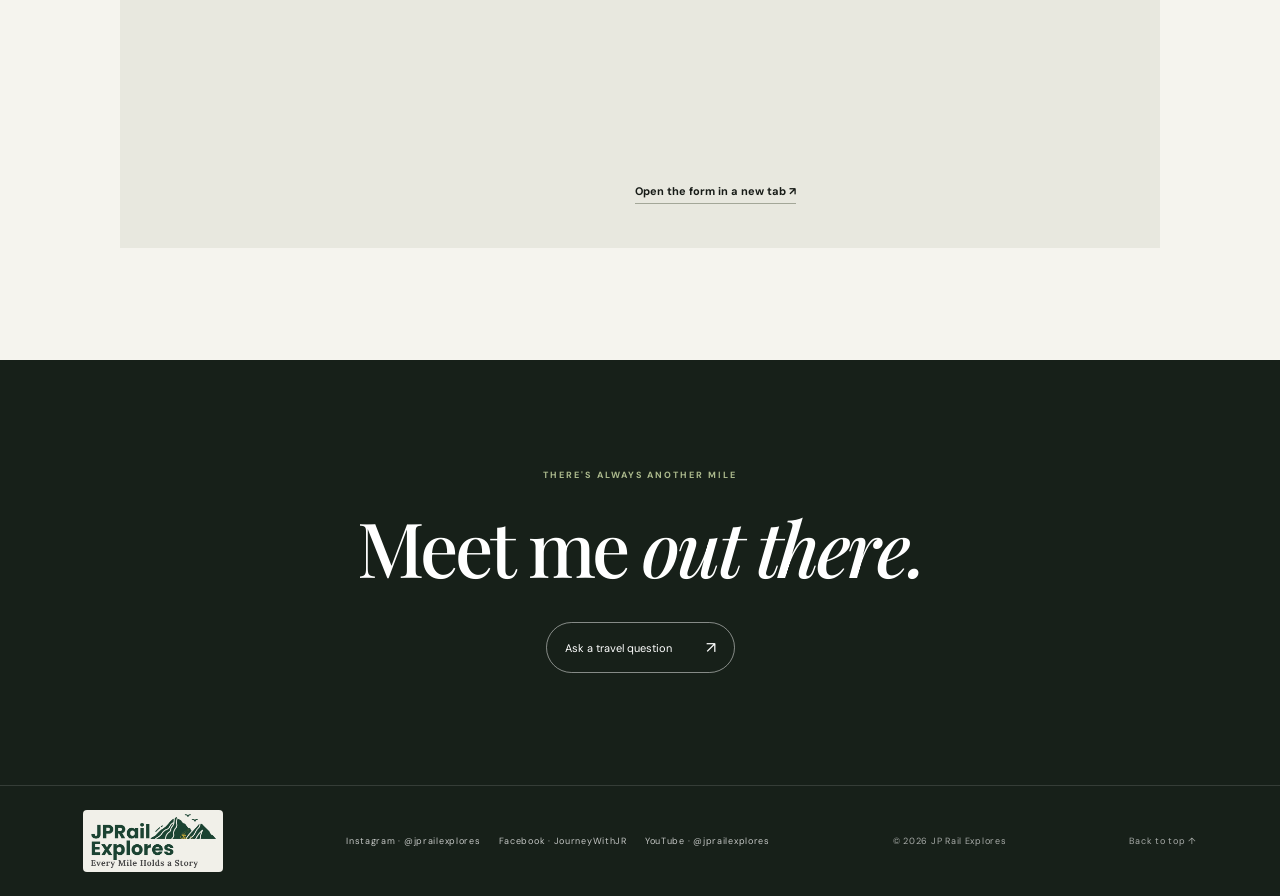
==== commit 08ac1c02: "Add travel guide and online request form" ====
--- a/index.html
+++ b/index.html
@@ -9,13 +9,13 @@
   <meta property="og:description" content="Original travel photography and field notes from the wild places and scenic routes of the American West and Alaska.">
   <meta property="og:type" content="website">
   <title>JP Rail Explores — Journeys, framed</title>
-  <link rel="stylesheet" href="styles.css?v=20261001-2">
+  <link rel="stylesheet" href="styles.css?v=20261001-guide2">
   <link rel="icon" type="image/png" sizes="64x64" href="assets/favicon.png">
 </head>
 <body>
   <header class="topbar">
     <a class="wordmark" href="#top" aria-label="JP Rail Explores home"><img src="assets/jp-rail-explores-logo.png" alt="JP Rail Explores — Every Mile Holds a Story"></a>
-    <nav aria-label="Main navigation"><a href="#stories">Stories</a><a href="#about">About</a><a class="nav-cta" href="mailto:hello@jprailexplores.com">Get in touch <span>↗</span></a></nav>
+    <nav aria-label="Main navigation"><a href="#stories">Stories</a><a href="#guide">Travel guide</a><a href="#about">About</a><a class="nav-cta" href="#request">Ask a question <span>↗</span></a></nav>
   </header>
 
   <main id="top">
@@ -30,11 +30,24 @@
     <section class="intro" id="about"><p class="eyebrow dark">A JOURNEY, NEVER JUST A DESTINATION</p><div class="intro-grid"><h2>Go far enough,<br>and the world <em>opens up.</em></h2><div><p>JP Rail Explores is an independent travel photography journal documenting scenic journeys, wild places, and the stories found along the way. Through original photography and firsthand field notes, we explore Yellowstone, Utah, Alaska, and beyond—inviting you to slow down, look closer, and discover the landscapes between destinations.</p><a class="text-link" href="#stories">Follow the trail <span>↘</span></a></div></div></section>
 
     <section class="stories" id="stories"><div class="section-head"><div><p class="eyebrow dark">THE JOURNAL</p><h2>Recent <em>journeys</em></h2></div><p class="section-note">A living collection of places<br>and passing light.</p></div><div class="story-grid" id="story-grid" aria-live="polite"></div></section>
-    <section class="closing"><p class="eyebrow">THERE'S ALWAYS ANOTHER MILE</p><h2>Meet me <em>out there.</em></h2><a class="round-link" href="mailto:hello@jprailexplores.com">Say hello <span>↗</span></a></section>
+
+    <section class="guide" id="guide" aria-labelledby="guide-title">
+      <div class="guide-intro"><p class="eyebrow dark">FIELD NOTES FOR YOUR NEXT JOURNEY</p><h2 id="guide-title">Go with a little more <em>insight.</em></h2><p>Travel information shaped by firsthand visits to 25 national parks. Explore the places featured here, gather ideas for your route, and ask a question about planning your own visit.</p></div>
+      <div class="guide-cards">
+        <article class="guide-card"><span>01 / WYOMING</span><h3>Yellowstone</h3><p>Geyser country, wildlife, and wide-open landscapes. Start with the stories and photos from the park.</p><a href="#stories">See Yellowstone stories ↗</a></article>
+        <article class="guide-card"><span>02 / UTAH</span><h3>Red-rock country</h3><p>Explore the arches, canyon views, and desert light that make Utah a memorable road-trip stop.</p><a href="#stories">See Utah stories ↗</a></article>
+        <article class="guide-card"><span>03 / ALASKA</span><h3>Mountain country</h3><p>Big mountain views, changing light, and the scale of the north—through original travel photography.</p><a href="#stories">See Alaska stories ↗</a></article>
+      </div>
+      <p class="guide-note">These are independent travel notes, not booking or reservation services. Park access, road conditions, and seasonal services can change; check official park updates before traveling.</p>
+      <div class="request-panel" id="request"><div><p class="eyebrow dark">PLAN WITH FIRSTHAND PERSPECTIVE</p><h3>Ask for travel information.</h3><p>Share what you’re planning and what you’d like to know. Your answers go to JP Rail Explores through Google Forms, where they’re managed with the account below.</p><p class="request-email">jprailexplores@gmail.com</p><p class="form-note">Travel information only; no bookings or reservations. Please don’t include sensitive personal information.</p></div>
+        <div class="online-form"><iframe title="JP Rail Explores travel information request form" src="https://docs.google.com/forms/d/e/1FAIpQLSdDs-veJ_ku_JM8qxILo8qp4ORfpNAqQkBWM69fjj8xAZWIZg/viewform?embedded=true" loading="lazy">Loading form…</iframe><a class="form-fallback" href="https://docs.google.com/forms/d/e/1FAIpQLSdDs-veJ_ku_JM8qxILo8qp4ORfpNAqQkBWM69fjj8xAZWIZg/viewform" target="_blank" rel="noopener noreferrer">Open the form in a new tab ↗</a></div>
+      </div>
+    </section>
+    <section class="closing"><p class="eyebrow">THERE'S ALWAYS ANOTHER MILE</p><h2>Meet me <em>out there.</em></h2><a class="round-link" href="#request">Ask a travel question <span>↗</span></a></section>
   </main>
 
   <footer><a class="wordmark" href="#top" aria-label="JP Rail Explores home"><img src="assets/jp-rail-explores-logo.png" alt="JP Rail Explores — Every Mile Holds a Story"></a><nav class="social-links" id="social-links" aria-label="Social media"></nav><span>© <span id="year"></span> JP Rail Explores</span><a href="#top">Back to top ↑</a></footer>
-  <script src="trips.js?v=20261001-2"></script>
-  <script src="site.js?v=20261001-2"></script>
+  <script src="trips.js?v=20261001-guide2"></script>
+  <script src="site.js?v=20261001-guide2"></script>
 </body>
 </html>
--- a/styles.css
+++ b/styles.css
@@ -3,3 +3,7 @@
 
 .social-links{display:flex;gap:18px;align-items:center}.social-links a{color:#ffffffbf}.social-links a:hover{color:var(--lime)}@media(max-width:700px){footer{flex-wrap:wrap}.social-links{gap:12px}}
 .wordmark img{display:block;width:160px;max-height:68px;height:auto;object-fit:contain;padding:4px 7px;background:var(--paper);border-radius:4px}footer .wordmark img{width:140px;max-height:62px}@media(max-width:700px){.wordmark img{width:135px;max-height:58px}footer .wordmark img{width:125px;max-height:54px}}
+
+.guide{padding:108px 9% 112px;background:#f5f4ee}.guide-intro{max-width:690px;margin:0 auto 48px;text-align:center}.guide-intro h2{font-size:clamp(42px,5vw,64px);line-height:1.08;margin:15px 0}.guide-intro>p:last-child{max-width:600px;margin:0 auto;color:#62665d;font-size:14px;line-height:1.85}.guide-cards{display:grid;grid-template-columns:repeat(3,1fr);gap:16px}.guide-card{padding:28px 25px 27px;border:1px solid #d9d9d0;background:#eeede6;min-height:205px}.guide-card>span{font-size:9px;letter-spacing:.17em;color:#7a7e73}.guide-card h3,.request-panel h3{font-family:var(--serif);font-size:28px;font-weight:500;letter-spacing:-.03em;margin:21px 0 8px}.guide-card p,.request-panel>div>p:not(.eyebrow):not(.request-email){color:#666a61;font-size:12px;line-height:1.75;margin:0 0 18px}.guide-card a{font-size:10px;font-weight:700;border-bottom:1px solid #a3a798;padding-bottom:5px}.guide-note{max-width:800px;margin:22px auto 0;color:#777b70;text-align:center;font-size:10px;line-height:1.7}.request-panel{margin:82px auto 0;padding:44px;max-width:1040px;background:#e8e8df;display:grid;grid-template-columns:.8fr 1fr;gap:9%;align-items:start}.request-panel h3{font-size:38px;margin:14px 0}.request-panel>div>p:not(.eyebrow):not(.request-email){font-size:13px}.request-email{font-size:12px;font-weight:700;letter-spacing:.04em}.request-panel form{display:grid;gap:13px}.request-panel label{display:grid;gap:6px;font-size:10px;font-weight:700;letter-spacing:.04em}.request-panel label span{display:inline;font-weight:400;color:#777b70}.request-panel input,.request-panel select,.request-panel textarea{width:100%;border:1px solid #c6c7bd;border-radius:2px;padding:11px 12px;background:#f8f7f1;color:var(--ink);font:12px var(--sans)}.request-panel textarea{resize:vertical;line-height:1.5}.request-panel input:focus,.request-panel select:focus,.request-panel textarea:focus{outline:2px solid #78865c;outline-offset:1px}.request-submit{justify-self:start;border:0;background:#172019;color:#fff;border-radius:99px;padding:13px 18px;font:600 11px var(--sans);cursor:pointer}.request-submit span{margin-left:16px}.request-submit:hover{background:#354338}.form-note{margin:0;color:#777b70;font-size:9px;line-height:1.6}
+@media(max-width:700px){.topbar nav{gap:12px}.topbar nav>a:nth-child(3){display:none}.guide{padding:78px 7% 82px}.guide-intro{margin-bottom:30px}.guide-cards{grid-template-columns:1fr;gap:10px}.guide-card{min-height:0;padding:23px}.request-panel{margin-top:54px;padding:27px 21px;grid-template-columns:1fr;gap:25px}.request-panel h3{font-size:32px}}
+.online-form{min-width:0}.online-form iframe{display:block;width:100%;height:960px;border:0;background:transparent}.form-fallback{display:inline-block;margin-top:12px;font-size:11px;font-weight:700;border-bottom:1px solid #a3a798;padding-bottom:5px}.form-note{margin:15px 0 0;color:#777b70;font-size:10px;line-height:1.7}@media(max-width:700px){.online-form iframe{height:1100px}}
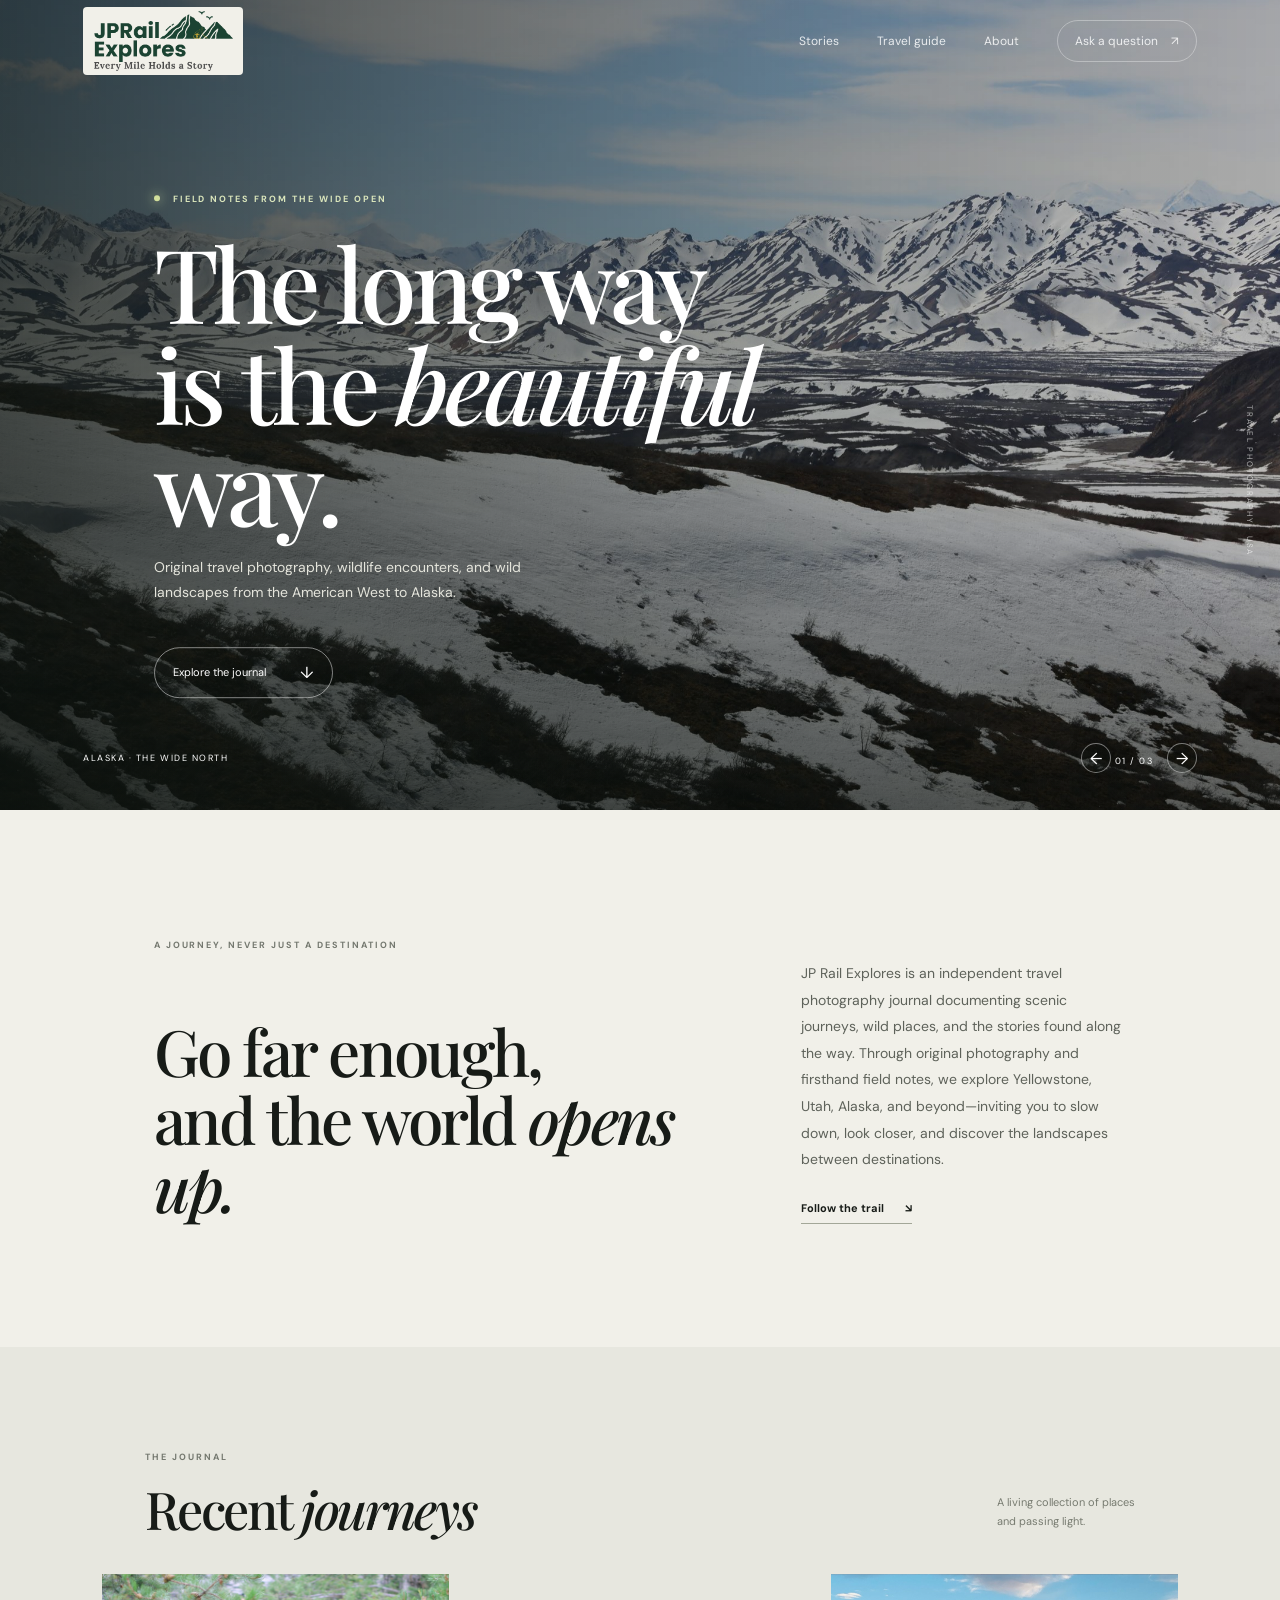
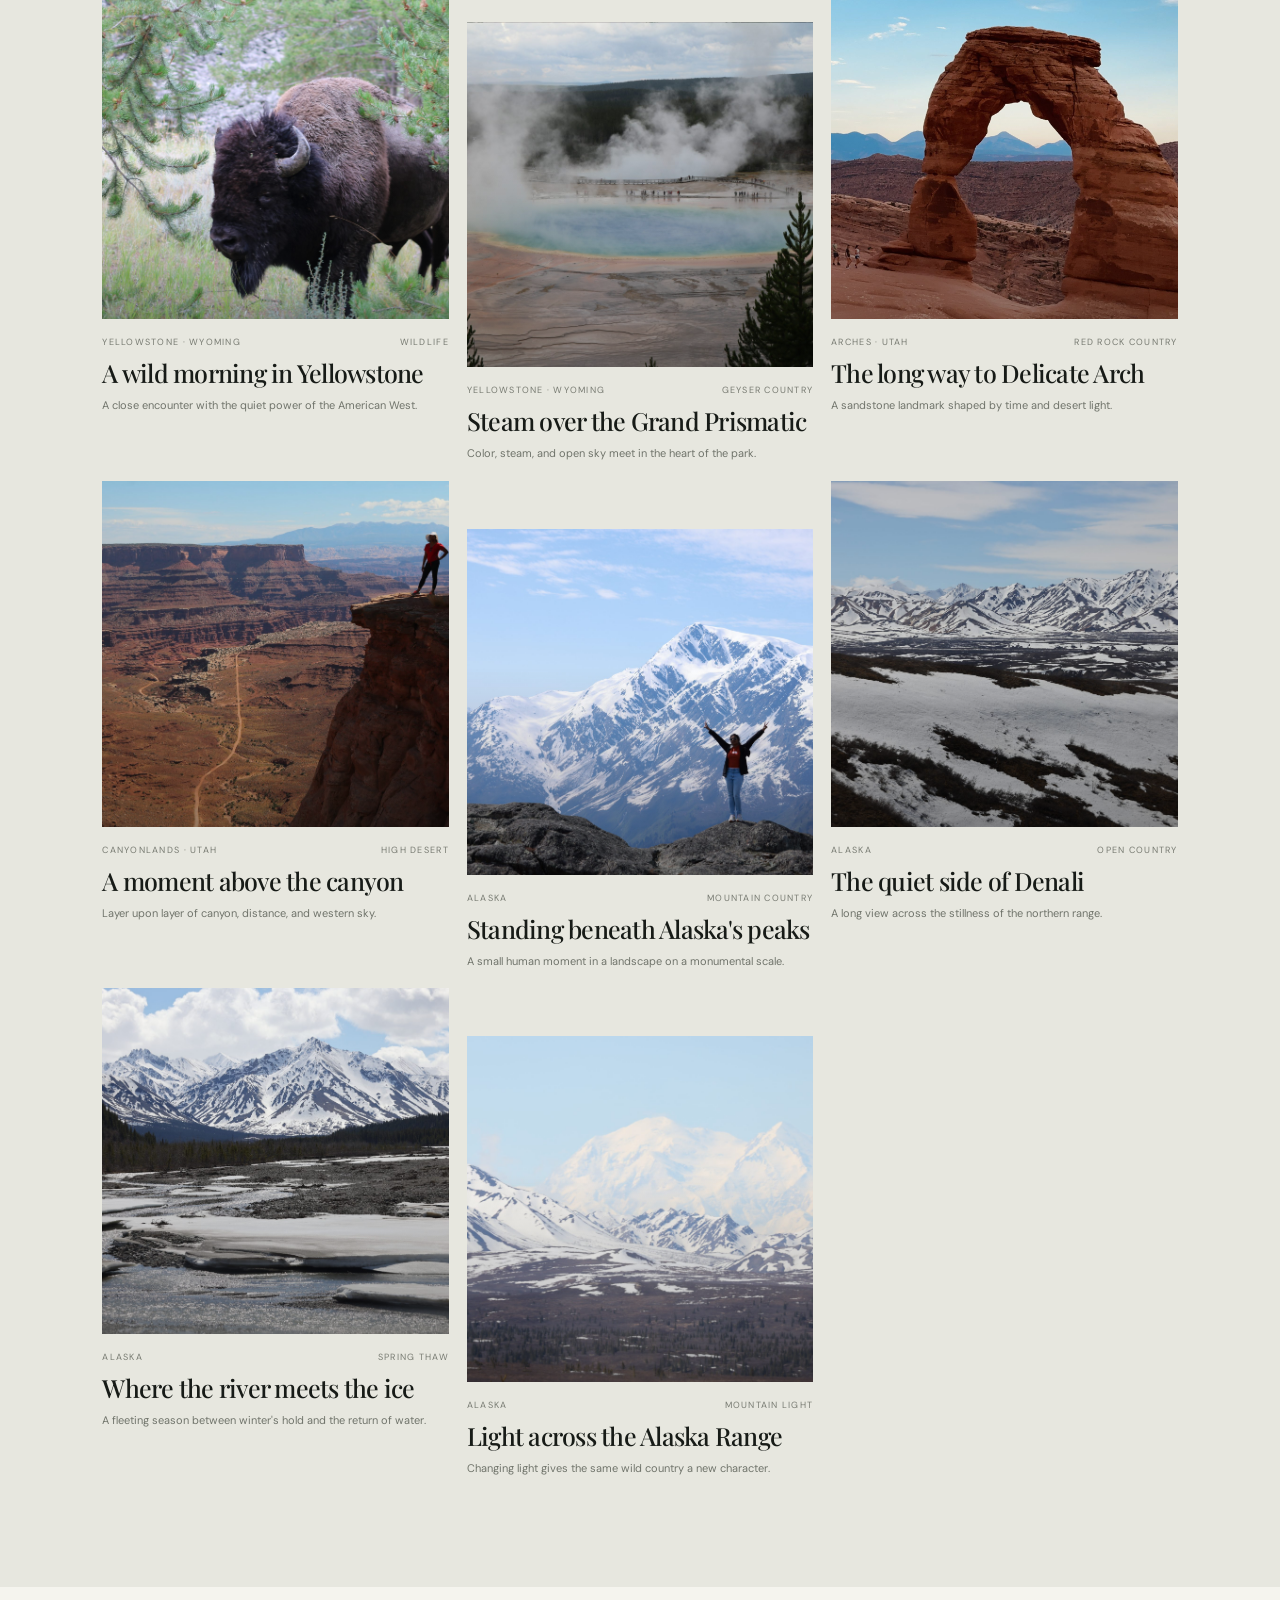
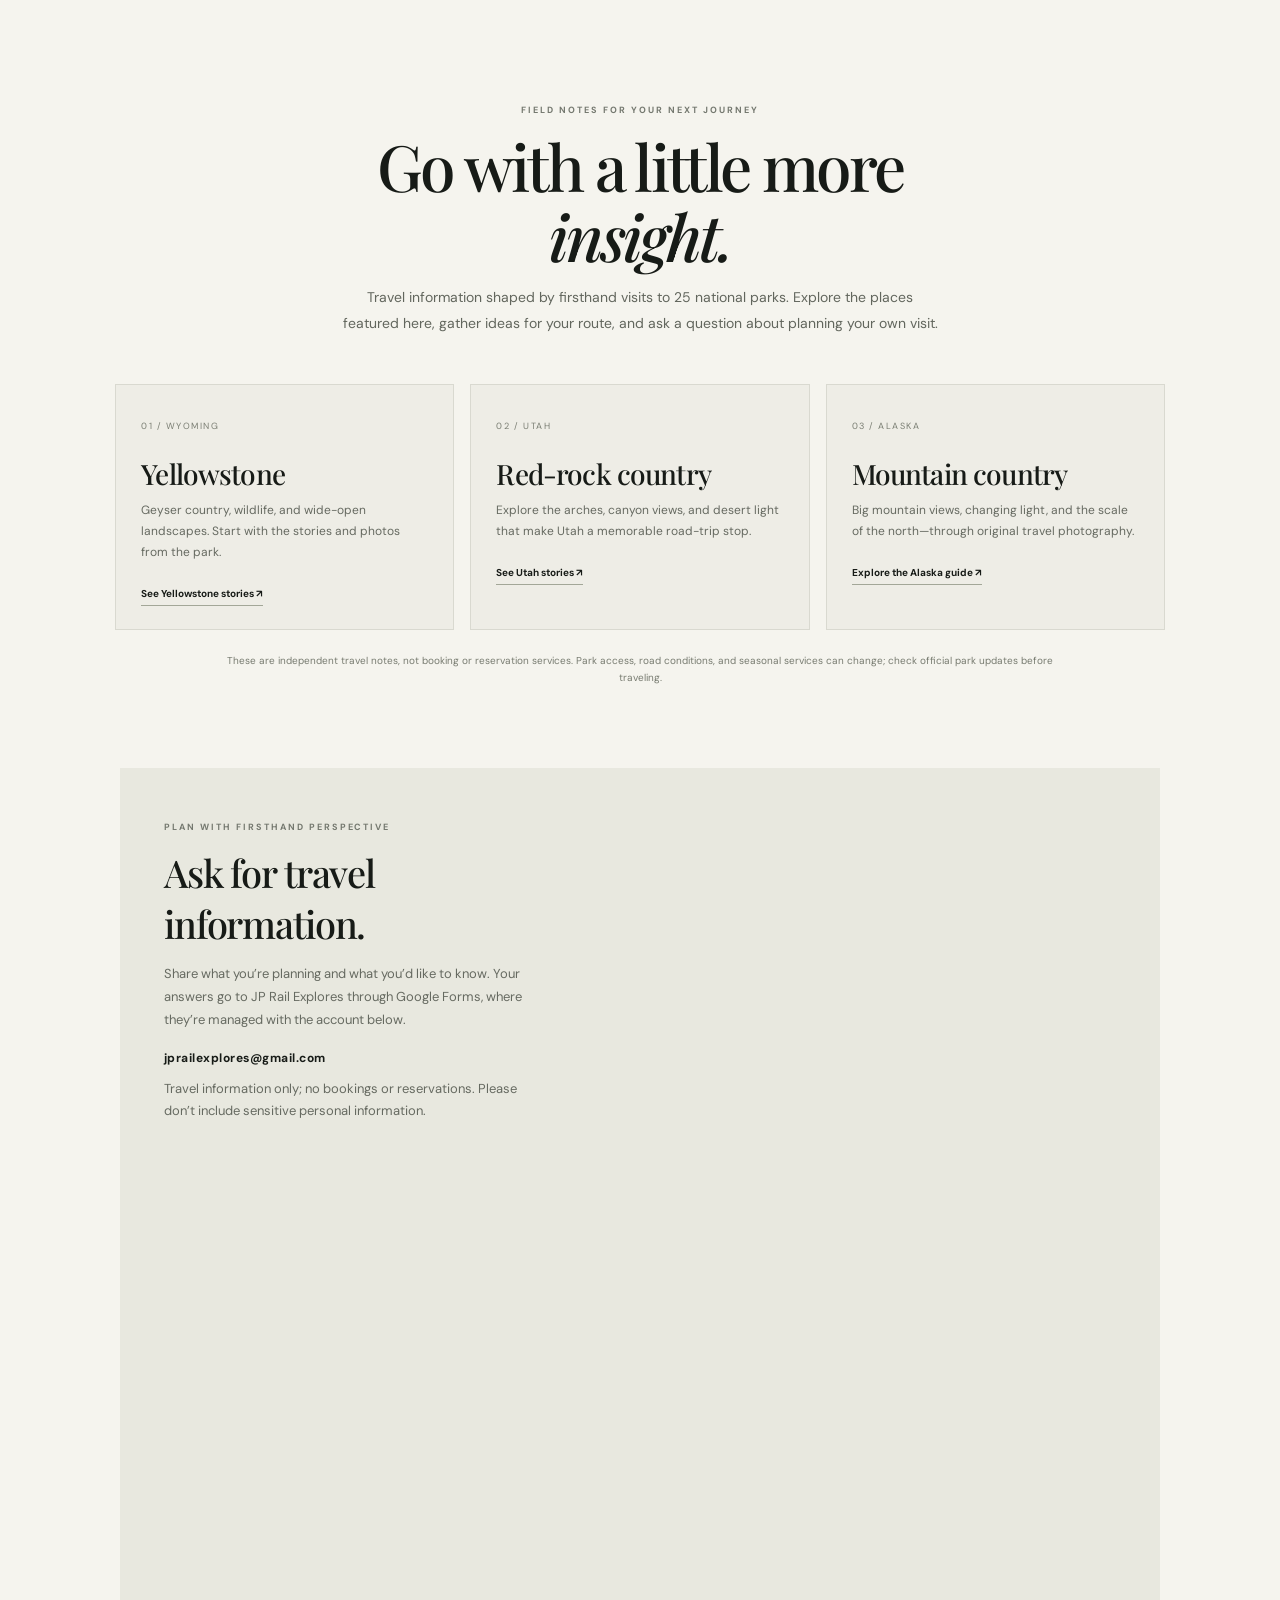
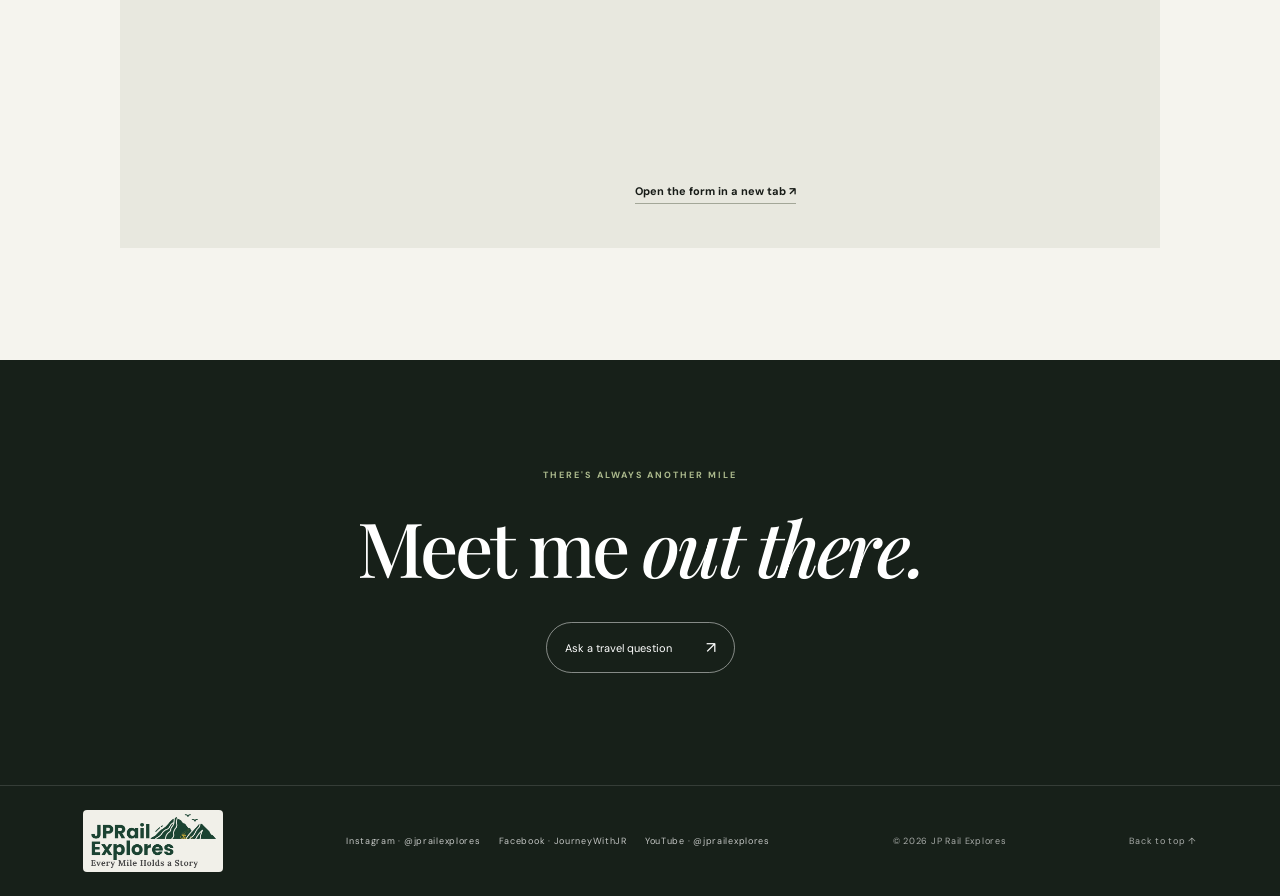
==== commit acb0d8bb: "Add files via upload" ====
--- a/index.html
+++ b/index.html
@@ -9,7 +9,7 @@
   <meta property="og:description" content="Original travel photography and field notes from the wild places and scenic routes of the American West and Alaska.">
   <meta property="og:type" content="website">
   <title>JP Rail Explores — Journeys, framed</title>
-  <link rel="stylesheet" href="styles.css?v=20261001-guide2">
+  <link rel="stylesheet" href="styles.css?v=20261001-alaska1">
   <link rel="icon" type="image/png" sizes="64x64" href="assets/favicon.png">
 </head>
 <body>
@@ -20,10 +20,10 @@
 
   <main id="top">
     <section class="hero" aria-labelledby="hero-title">
-      <div class="hero-image" id="hero-image"></div>
+      <a class="hero-destination" id="hero-destination" href="alaska.html" aria-label="Explore the Alaska travel guide"><div class="hero-image" id="hero-image"></div></a>
       <div class="hero-shade"></div>
       <div class="hero-content"><p class="eyebrow"><span class="live-dot"></span> FIELD NOTES FROM THE WIDE OPEN</p><h1 id="hero-title">The long way<br>is the <em>beautiful</em> way.</h1><p class="hero-copy">Original travel photography, wildlife encounters, and wild landscapes from the American West to Alaska.</p><a class="round-link" href="#stories">Explore the journal <span>↓</span></a></div>
-      <div class="hero-caption"><span id="hero-caption">AMERICAN WEST</span><span>01 — <span id="story-count">00</span></span></div>
+      <div class="hero-caption"><span id="hero-caption">ALASKA</span><span><button class="hero-arrow" id="hero-prev" aria-label="Previous featured destination">←</button> <span id="hero-index">01</span> / 03 <button class="hero-arrow" id="hero-next" aria-label="Next featured destination">→</button></span></div>
       <div class="hero-side">TRAVEL PHOTOGRAPHY · USA</div>
     </section>
 
@@ -34,9 +34,9 @@
     <section class="guide" id="guide" aria-labelledby="guide-title">
       <div class="guide-intro"><p class="eyebrow dark">FIELD NOTES FOR YOUR NEXT JOURNEY</p><h2 id="guide-title">Go with a little more <em>insight.</em></h2><p>Travel information shaped by firsthand visits to 25 national parks. Explore the places featured here, gather ideas for your route, and ask a question about planning your own visit.</p></div>
       <div class="guide-cards">
-        <article class="guide-card"><span>01 / WYOMING</span><h3>Yellowstone</h3><p>Geyser country, wildlife, and wide-open landscapes. Start with the stories and photos from the park.</p><a href="#stories">See Yellowstone stories ↗</a></article>
-        <article class="guide-card"><span>02 / UTAH</span><h3>Red-rock country</h3><p>Explore the arches, canyon views, and desert light that make Utah a memorable road-trip stop.</p><a href="#stories">See Utah stories ↗</a></article>
-        <article class="guide-card"><span>03 / ALASKA</span><h3>Mountain country</h3><p>Big mountain views, changing light, and the scale of the north—through original travel photography.</p><a href="#stories">See Alaska stories ↗</a></article>
+        <article class="guide-card" id="guide-yellowstone"><span>01 / WYOMING</span><h3>Yellowstone</h3><p>Geyser country, wildlife, and wide-open landscapes. Start with the stories and photos from the park.</p><a href="#stories">See Yellowstone stories ↗</a></article>
+        <article class="guide-card" id="guide-utah"><span>02 / UTAH</span><h3>Red-rock country</h3><p>Explore the arches, canyon views, and desert light that make Utah a memorable road-trip stop.</p><a href="#stories">See Utah stories ↗</a></article>
+        <article class="guide-card" id="guide-alaska"><span>03 / ALASKA</span><h3>Mountain country</h3><p>Big mountain views, changing light, and the scale of the north—through original travel photography.</p><a href="alaska.html">Explore the Alaska guide ↗</a></article>
       </div>
       <p class="guide-note">These are independent travel notes, not booking or reservation services. Park access, road conditions, and seasonal services can change; check official park updates before traveling.</p>
       <div class="request-panel" id="request"><div><p class="eyebrow dark">PLAN WITH FIRSTHAND PERSPECTIVE</p><h3>Ask for travel information.</h3><p>Share what you’re planning and what you’d like to know. Your answers go to JP Rail Explores through Google Forms, where they’re managed with the account below.</p><p class="request-email">jprailexplores@gmail.com</p><p class="form-note">Travel information only; no bookings or reservations. Please don’t include sensitive personal information.</p></div>
@@ -47,7 +47,7 @@
   </main>
 
   <footer><a class="wordmark" href="#top" aria-label="JP Rail Explores home"><img src="assets/jp-rail-explores-logo.png" alt="JP Rail Explores — Every Mile Holds a Story"></a><nav class="social-links" id="social-links" aria-label="Social media"></nav><span>© <span id="year"></span> JP Rail Explores</span><a href="#top">Back to top ↑</a></footer>
-  <script src="trips.js?v=20261001-guide2"></script>
-  <script src="site.js?v=20261001-guide2"></script>
+  <script src="trips.js?v=20261001-alaska1"></script>
+  <script src="site.js?v=20261001-alaska1"></script>
 </body>
 </html>
--- a/styles.css
+++ b/styles.css
@@ -7,3 +7,4 @@
 .guide{padding:108px 9% 112px;background:#f5f4ee}.guide-intro{max-width:690px;margin:0 auto 48px;text-align:center}.guide-intro h2{font-size:clamp(42px,5vw,64px);line-height:1.08;margin:15px 0}.guide-intro>p:last-child{max-width:600px;margin:0 auto;color:#62665d;font-size:14px;line-height:1.85}.guide-cards{display:grid;grid-template-columns:repeat(3,1fr);gap:16px}.guide-card{padding:28px 25px 27px;border:1px solid #d9d9d0;background:#eeede6;min-height:205px}.guide-card>span{font-size:9px;letter-spacing:.17em;color:#7a7e73}.guide-card h3,.request-panel h3{font-family:var(--serif);font-size:28px;font-weight:500;letter-spacing:-.03em;margin:21px 0 8px}.guide-card p,.request-panel>div>p:not(.eyebrow):not(.request-email){color:#666a61;font-size:12px;line-height:1.75;margin:0 0 18px}.guide-card a{font-size:10px;font-weight:700;border-bottom:1px solid #a3a798;padding-bottom:5px}.guide-note{max-width:800px;margin:22px auto 0;color:#777b70;text-align:center;font-size:10px;line-height:1.7}.request-panel{margin:82px auto 0;padding:44px;max-width:1040px;background:#e8e8df;display:grid;grid-template-columns:.8fr 1fr;gap:9%;align-items:start}.request-panel h3{font-size:38px;margin:14px 0}.request-panel>div>p:not(.eyebrow):not(.request-email){font-size:13px}.request-email{font-size:12px;font-weight:700;letter-spacing:.04em}.request-panel form{display:grid;gap:13px}.request-panel label{display:grid;gap:6px;font-size:10px;font-weight:700;letter-spacing:.04em}.request-panel label span{display:inline;font-weight:400;color:#777b70}.request-panel input,.request-panel select,.request-panel textarea{width:100%;border:1px solid #c6c7bd;border-radius:2px;padding:11px 12px;background:#f8f7f1;color:var(--ink);font:12px var(--sans)}.request-panel textarea{resize:vertical;line-height:1.5}.request-panel input:focus,.request-panel select:focus,.request-panel textarea:focus{outline:2px solid #78865c;outline-offset:1px}.request-submit{justify-self:start;border:0;background:#172019;color:#fff;border-radius:99px;padding:13px 18px;font:600 11px var(--sans);cursor:pointer}.request-submit span{margin-left:16px}.request-submit:hover{background:#354338}.form-note{margin:0;color:#777b70;font-size:9px;line-height:1.6}
 @media(max-width:700px){.topbar nav{gap:12px}.topbar nav>a:nth-child(3){display:none}.guide{padding:78px 7% 82px}.guide-intro{margin-bottom:30px}.guide-cards{grid-template-columns:1fr;gap:10px}.guide-card{min-height:0;padding:23px}.request-panel{margin-top:54px;padding:27px 21px;grid-template-columns:1fr;gap:25px}.request-panel h3{font-size:32px}}
 .online-form{min-width:0}.online-form iframe{display:block;width:100%;height:960px;border:0;background:transparent}.form-fallback{display:inline-block;margin-top:12px;font-size:11px;font-weight:700;border-bottom:1px solid #a3a798;padding-bottom:5px}.form-note{margin:15px 0 0;color:#777b70;font-size:10px;line-height:1.7}@media(max-width:700px){.online-form iframe{height:1100px}}
+.hero-destination{position:absolute;inset:0;z-index:0}.hero-shade{z-index:1;pointer-events:none}.hero-content,.hero-caption,.hero-side{z-index:2}.hero-content{pointer-events:none}.hero-content .round-link{pointer-events:auto}.hero-caption{align-items:center}.hero-arrow{margin-left:10px;border:1px solid #ffffff70;border-radius:50%;width:30px;height:30px;background:#11151140;color:#fff;font:16px var(--sans);cursor:pointer}.hero-arrow:hover,.hero-arrow:focus-visible{background:#fff;color:#171b17}.hero-destination:focus-visible{outline:3px solid #d2df9c;outline-offset:-5px}.alaska-page{background:#f1f0e9}.alaska-hero-image{background-image:url('photos/alaska-denali-range.jpg');background-position:center 52%}.alaska-intro{padding:105px 10% 112px}.alaska-intro-grid{display:grid;grid-template-columns:1fr .72fr;gap:9%;align-items:end}.alaska-intro h2,.alaska-request h2{font:500 clamp(42px,5.3vw,68px)/1.06 var(--serif);letter-spacing:-.045em;margin:18px 0 0}.alaska-intro-grid>div p,.alaska-request-intro>p:not(.eyebrow):not(.request-email):not(.form-note){color:#5e625a;font-size:14px;line-height:1.85;margin:0 0 23px}.alaska-parks,.alaska-places,.alaska-gallery{padding:88px 8% 96px}.alaska-parks{background:#e7e7df}.park-grid{display:grid;grid-template-columns:repeat(4,1fr);gap:12px}.park-card{display:block;padding:25px 22px;background:#f2f1eb;border:1px solid #d8d9d0;min-height:220px;transition:transform .2s,background .2s}.park-card:hover{transform:translateY(-3px);background:#fff}.park-card>span,.place-card span{font-size:9px;letter-spacing:.16em;color:#7a7e73}.park-card h3,.place-card h3{font:500 25px/1.1 var(--serif);letter-spacing:-.03em;margin:17px 0 9px}.park-card p,.place-card p{color:#666a61;font-size:11px;line-height:1.7;margin:0 0 20px}.park-card b{font-size:9px;border-bottom:1px solid #a3a798;padding-bottom:4px}.guide-note{max-width:860px}.place-grid{display:grid;grid-template-columns:repeat(3,1fr);gap:16px}.place-card{background:#e8e8df}.place-card img{display:block;width:100%;height:230px;object-fit:cover}.place-card>div{padding:22px}.place-card h3{font-size:30px}.place-card p{font-size:12px}.alaska-gallery{background:#e7e7df}.alaska-photo-grid{display:grid;grid-template-columns:repeat(4,1fr);gap:12px}.alaska-photo-grid figure{margin:0;min-width:0}.alaska-photo-grid img{width:100%;height:clamp(180px,24vw,330px);object-fit:cover;display:block}.alaska-photo-grid figcaption{padding:10px 0;color:#686c62;font-size:10px;letter-spacing:.08em}.alaska-request{padding:90px 9%;display:grid;grid-template-columns:.78fr 1fr;gap:8%;align-items:start;background:#f5f4ee}.alaska-request h2{font-size:clamp(40px,4.6vw,58px);margin:14px 0 20px}.alaska-request-intro>p:not(.eyebrow):not(.request-email):not(.form-note){font-size:13px}.alaska-request .online-form{background:#fff;padding:16px}.alaska-request .online-form iframe{height:960px}.alaska-page .topbar{position:absolute}@media(max-width:900px){.park-grid{grid-template-columns:repeat(2,1fr)}.alaska-photo-grid{grid-template-columns:repeat(2,1fr)}.alaska-intro-grid{grid-template-columns:1fr;gap:25px}.alaska-request{grid-template-columns:1fr;gap:28px}.alaska-request-intro{max-width:620px}}@media(max-width:700px){.hero-content{pointer-events:none}.hero-content .round-link{pointer-events:auto}.alaska-intro{padding:78px 8% 84px}.alaska-intro-grid{gap:20px}.alaska-parks,.alaska-places,.alaska-gallery{padding:72px 7% 78px}.park-grid{grid-template-columns:1fr 1fr;gap:9px}.park-card{min-height:210px;padding:19px 15px}.park-card h3{font-size:21px}.park-card p{font-size:10px}.place-grid{grid-template-columns:1fr;gap:14px}.place-card img{height:56vw;max-height:330px}.alaska-photo-grid{gap:10px}.alaska-photo-grid img{height:52vw}.alaska-request{padding:75px 7%}.alaska-request .online-form{padding:8px}.hero-caption{font-size:8px}.hero-arrow{width:28px;height:28px;margin-left:5px}}
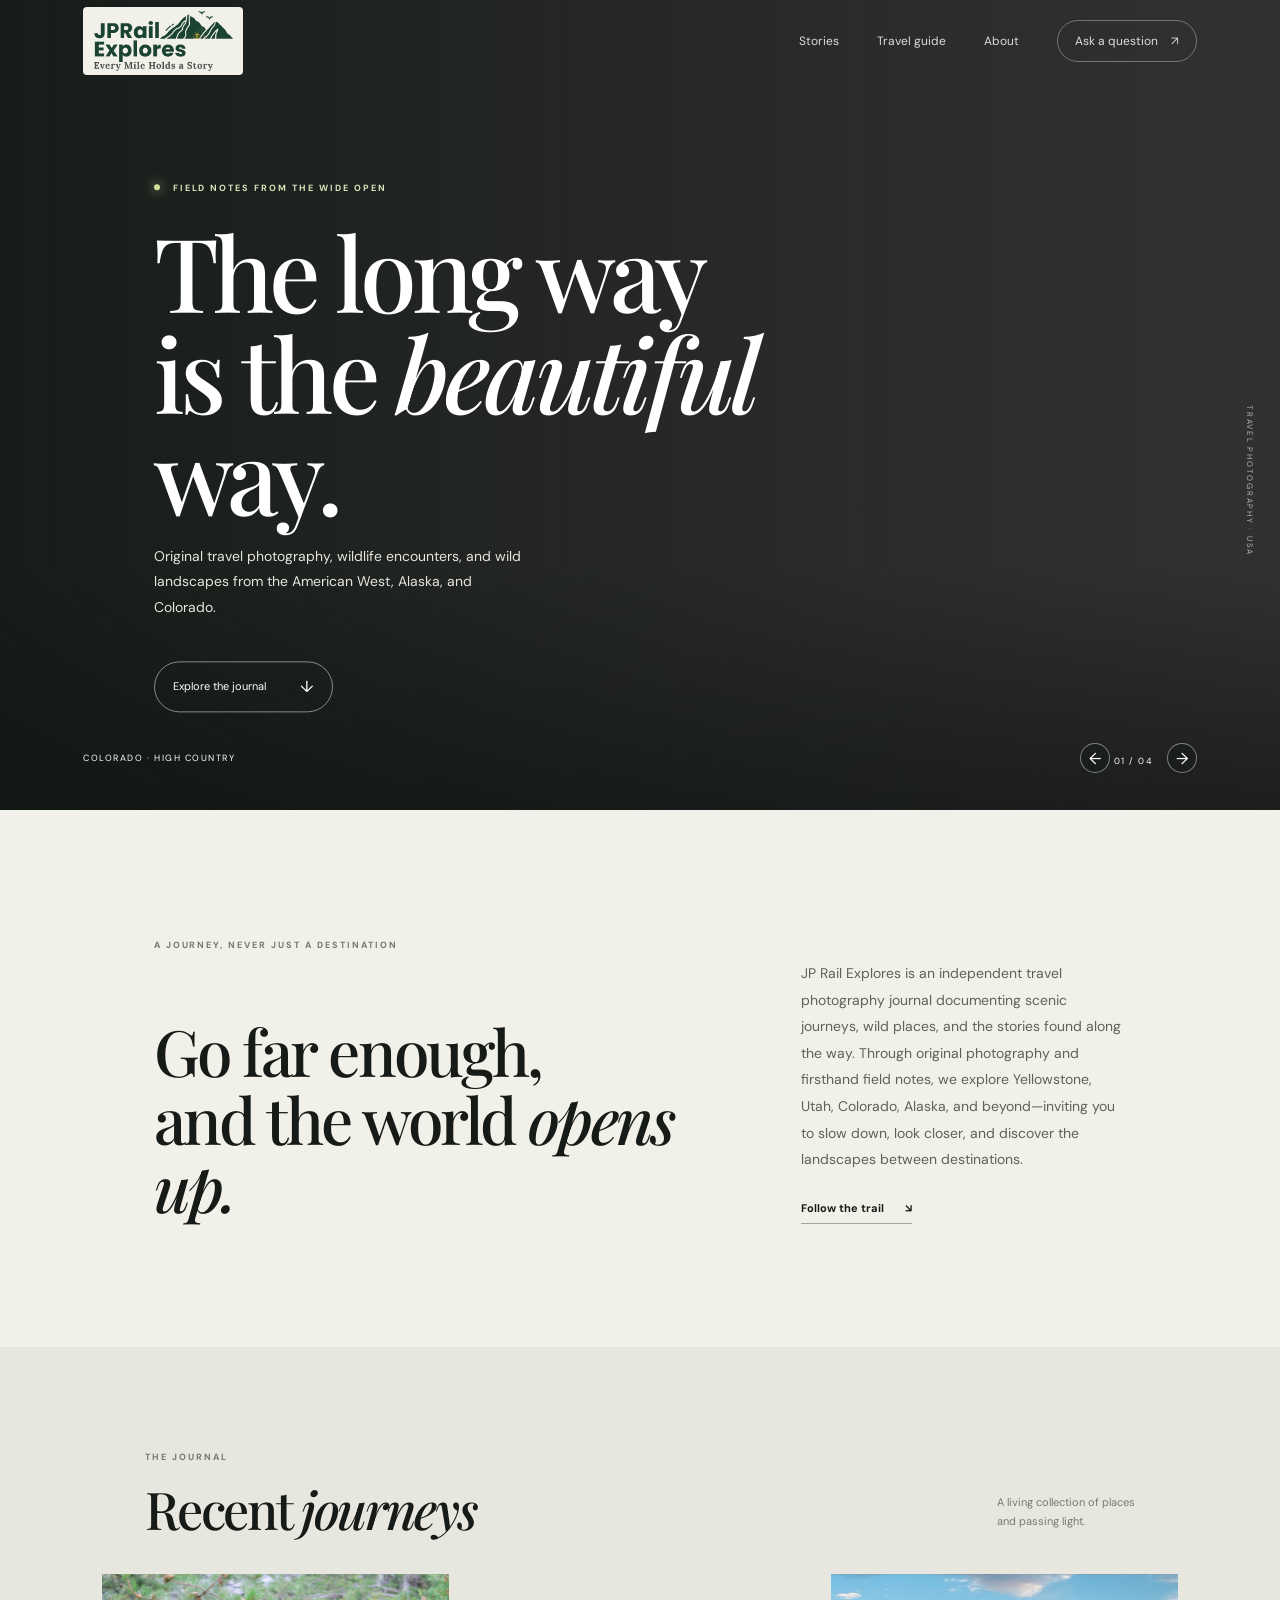
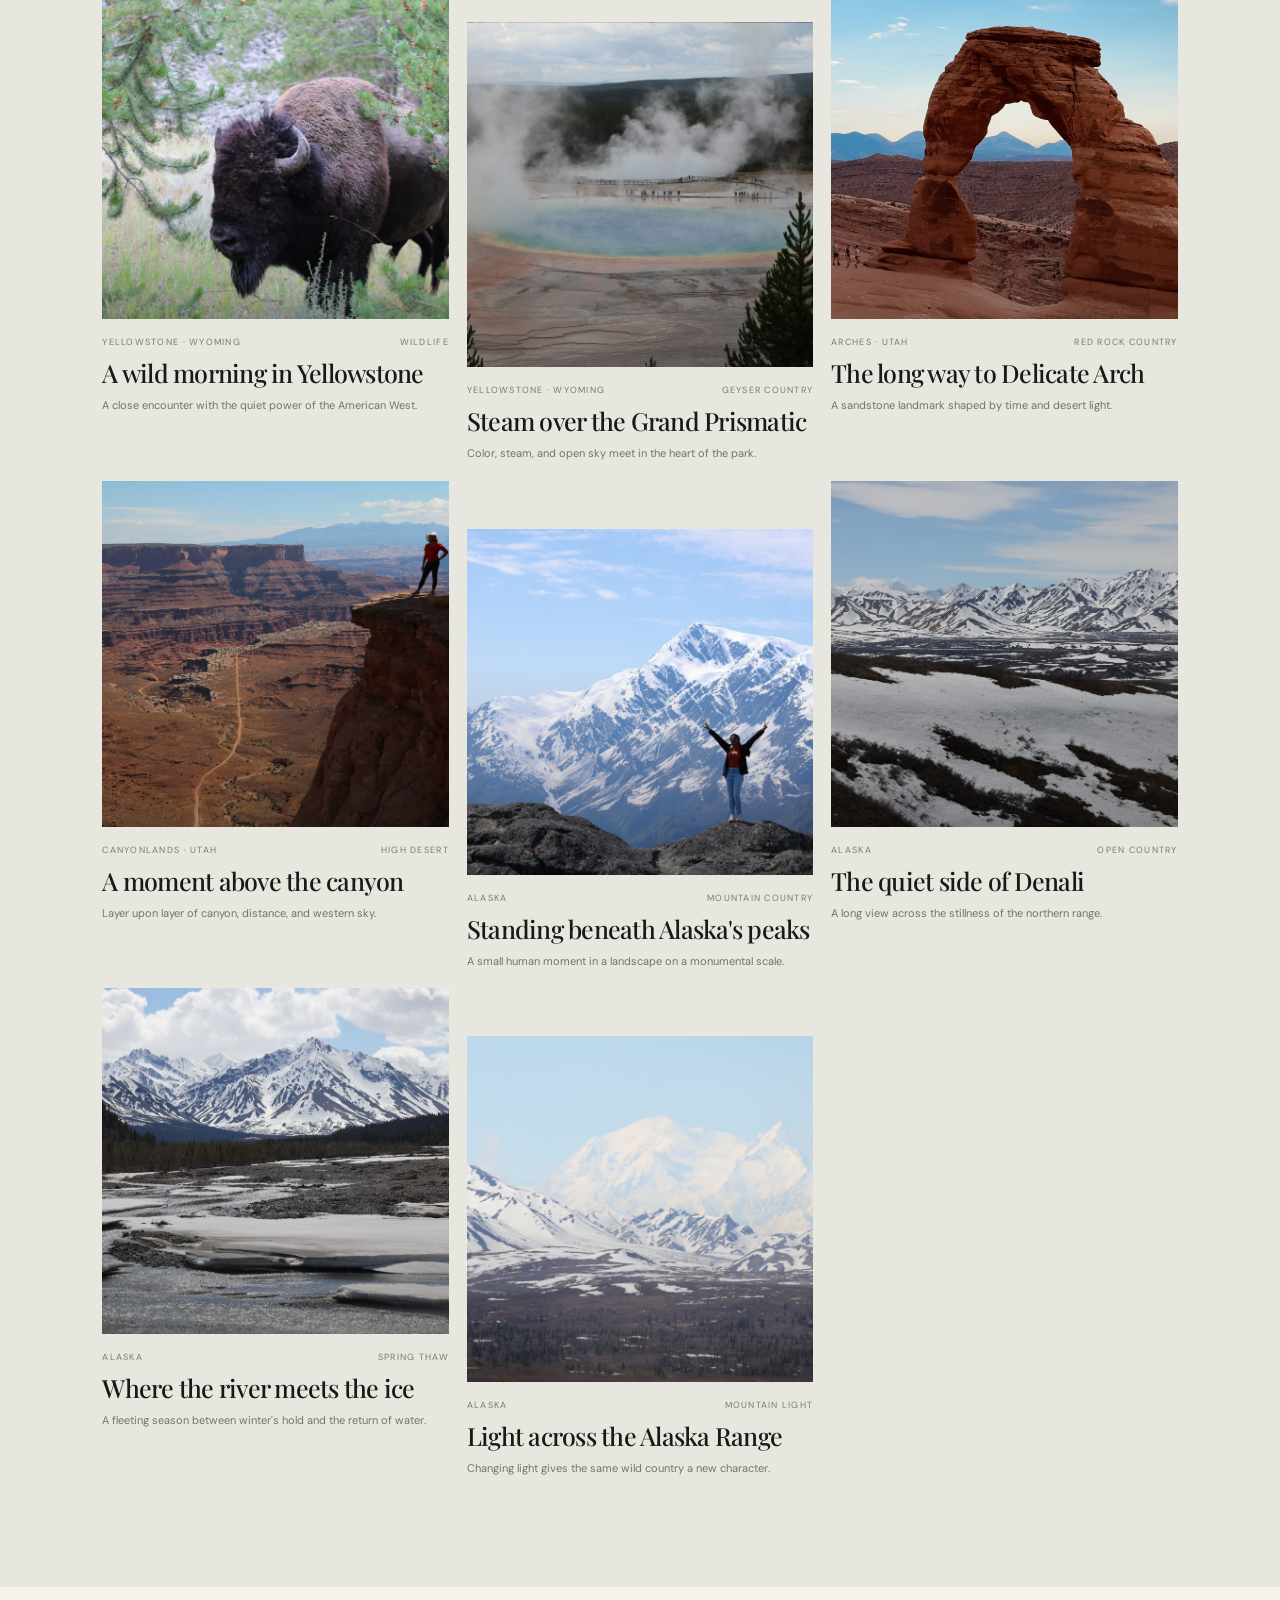
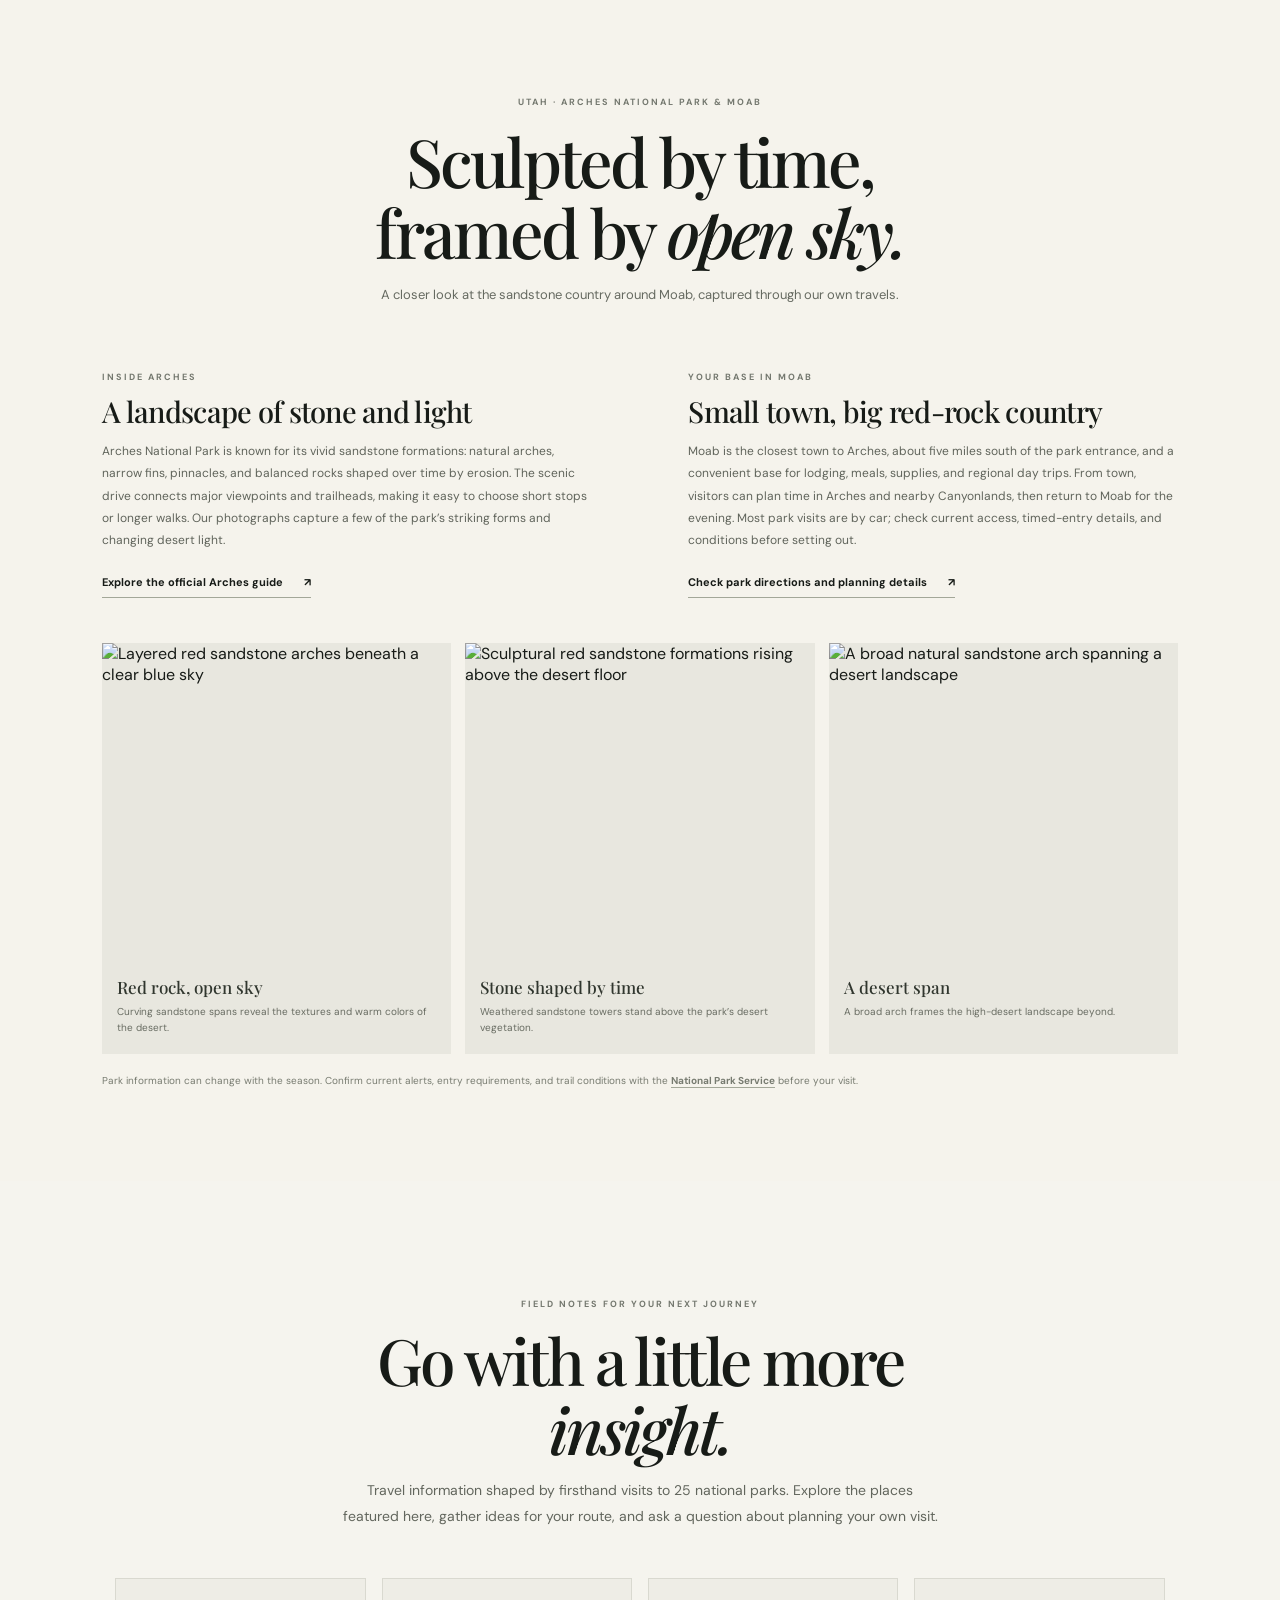
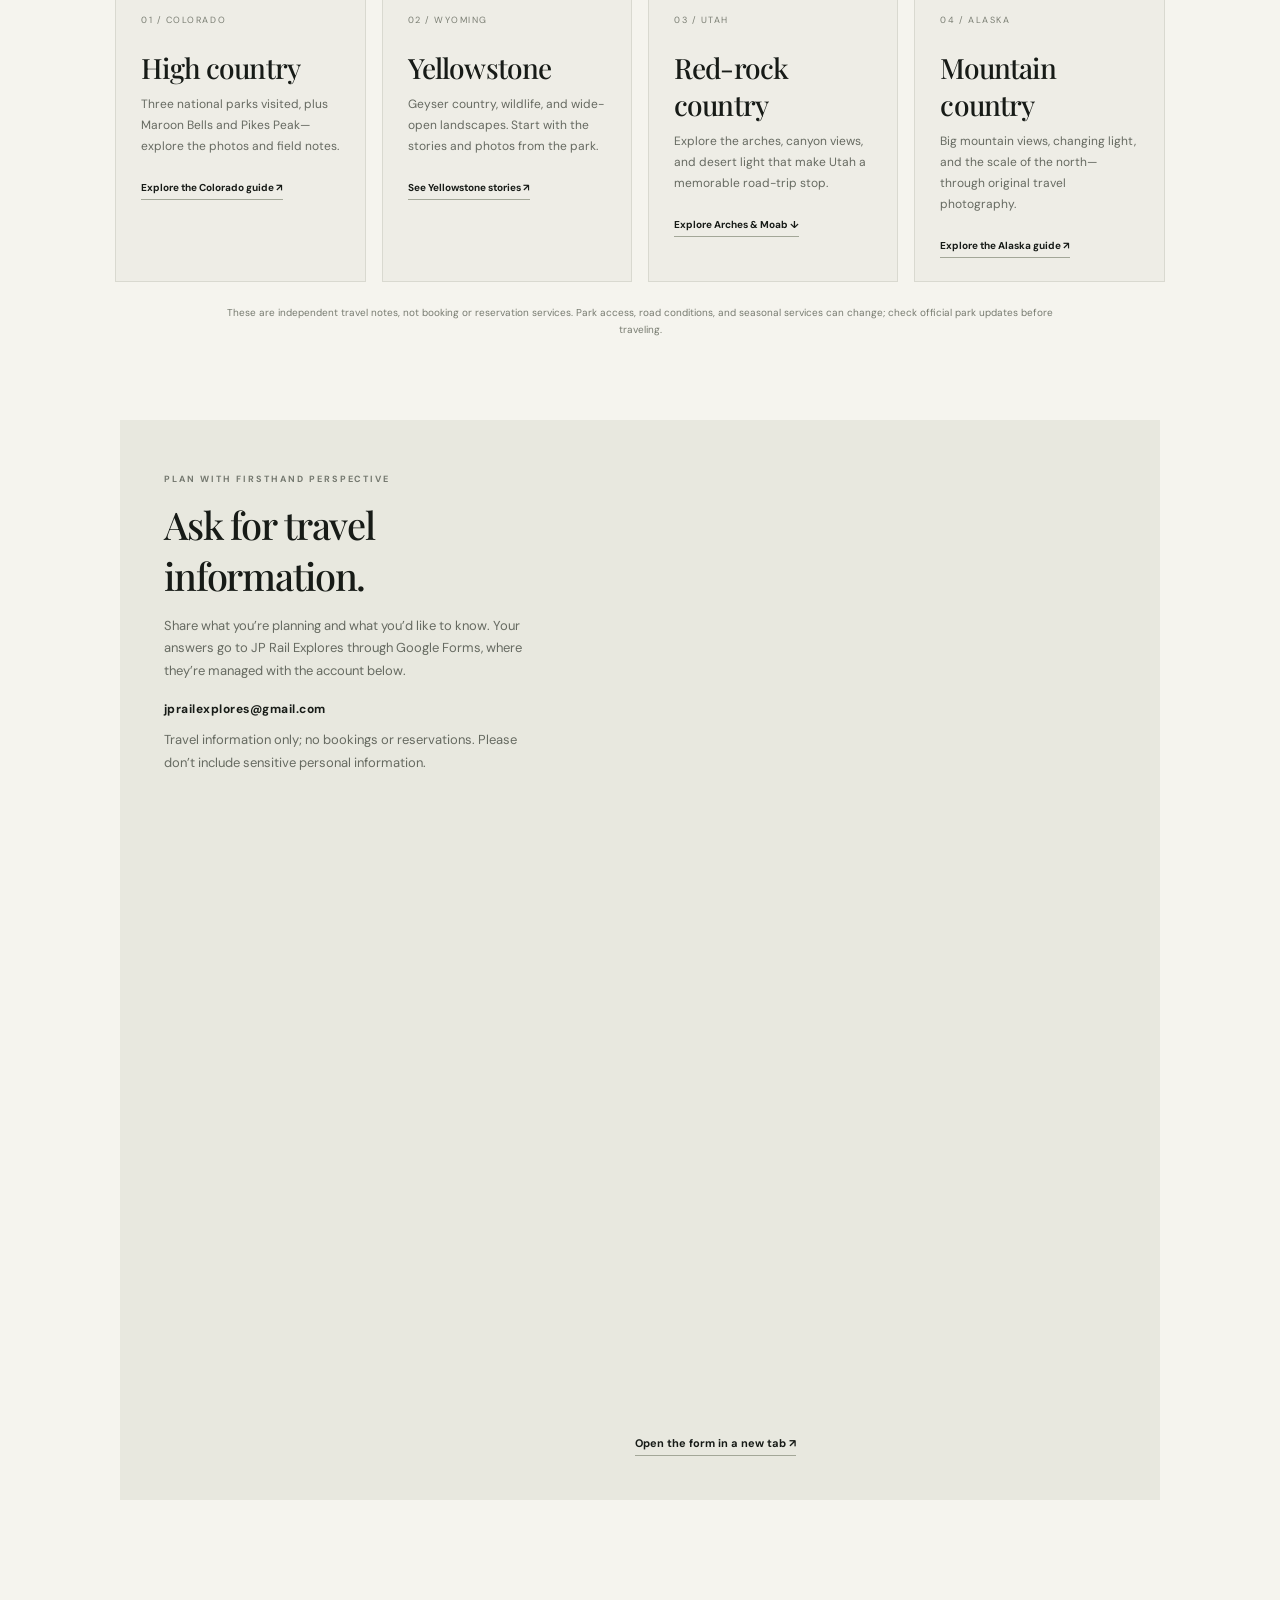
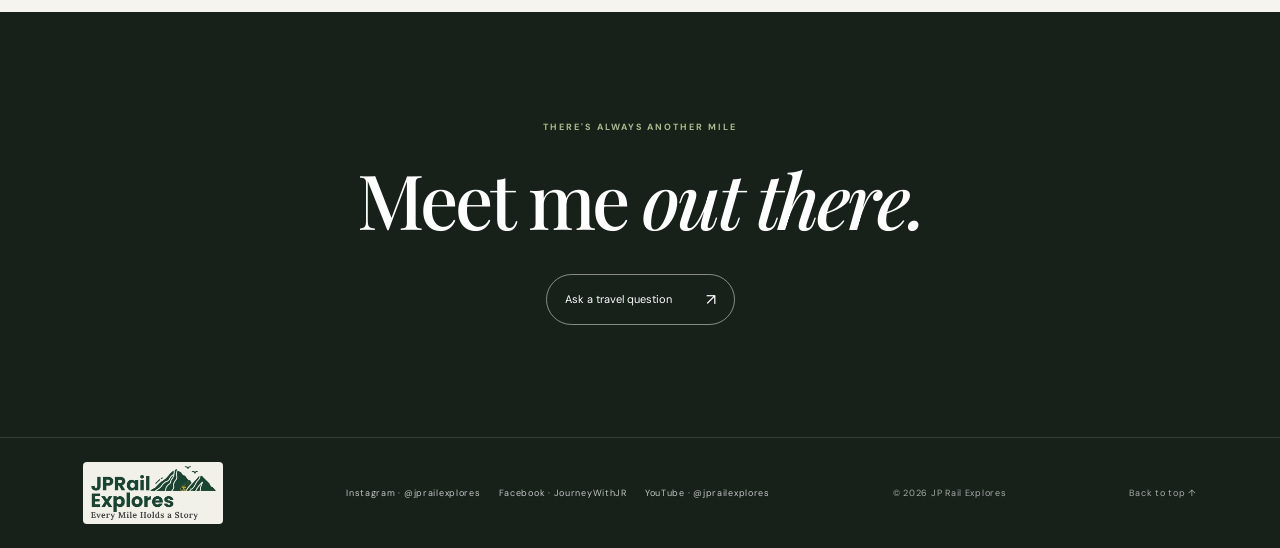
==== commit c48a7f2e: "Add files via upload Colorado travel guide" ====
--- a/index.html
+++ b/index.html
@@ -4,12 +4,12 @@
   <meta charset="utf-8">
   <meta name="viewport" content="width=device-width, initial-scale=1">
   <meta name="theme-color" content="#111511">
-  <meta name="description" content="JP Rail Explores is an independent travel photography journal capturing wildlife, red-rock country, and mountain landscapes across Yellowstone, Utah, Alaska, and beyond.">
+  <meta name="description" content="JP Rail Explores is an independent travel photography journal capturing wildlife, red-rock country, and mountain landscapes across Yellowstone, Utah, Colorado, Alaska, and beyond.">
   <meta property="og:title" content="JP Rail Explores — Journeys, framed">
-  <meta property="og:description" content="Original travel photography and field notes from the wild places and scenic routes of the American West and Alaska.">
+  <meta property="og:description" content="Original travel photography and field notes from the wild places and scenic routes of the American West, Alaska, and Colorado.">
   <meta property="og:type" content="website">
   <title>JP Rail Explores — Journeys, framed</title>
-  <link rel="stylesheet" href="styles.css?v=20261001-alaska1">
+  <link rel="stylesheet" href="styles.css?v=20261002-colorado1">
   <link rel="icon" type="image/png" sizes="64x64" href="assets/favicon.png">
 </head>
 <body>
@@ -20,23 +20,52 @@
 
   <main id="top">
     <section class="hero" aria-labelledby="hero-title">
-      <a class="hero-destination" id="hero-destination" href="alaska.html" aria-label="Explore the Alaska travel guide"><div class="hero-image" id="hero-image"></div></a>
+      <a class="hero-destination" id="hero-destination" href="colorado.html" aria-label="Explore the Colorado travel guide"><div class="hero-image" id="hero-image"></div></a>
       <div class="hero-shade"></div>
-      <div class="hero-content"><p class="eyebrow"><span class="live-dot"></span> FIELD NOTES FROM THE WIDE OPEN</p><h1 id="hero-title">The long way<br>is the <em>beautiful</em> way.</h1><p class="hero-copy">Original travel photography, wildlife encounters, and wild landscapes from the American West to Alaska.</p><a class="round-link" href="#stories">Explore the journal <span>↓</span></a></div>
-      <div class="hero-caption"><span id="hero-caption">ALASKA</span><span><button class="hero-arrow" id="hero-prev" aria-label="Previous featured destination">←</button> <span id="hero-index">01</span> / 03 <button class="hero-arrow" id="hero-next" aria-label="Next featured destination">→</button></span></div>
+      <div class="hero-content"><p class="eyebrow"><span class="live-dot"></span> FIELD NOTES FROM THE WIDE OPEN</p><h1 id="hero-title">The long way<br>is the <em>beautiful</em> way.</h1><p class="hero-copy">Original travel photography, wildlife encounters, and wild landscapes from the American West, Alaska, and Colorado.</p><a class="round-link" href="#stories">Explore the journal <span>↓</span></a></div>
+      <div class="hero-caption"><span id="hero-caption">ALASKA</span><span><button class="hero-arrow" id="hero-prev" aria-label="Previous featured destination">←</button> <span id="hero-index">01</span> / <span id="hero-total">04</span> <button class="hero-arrow" id="hero-next" aria-label="Next featured destination">→</button></span></div>
       <div class="hero-side">TRAVEL PHOTOGRAPHY · USA</div>
     </section>
 
-    <section class="intro" id="about"><p class="eyebrow dark">A JOURNEY, NEVER JUST A DESTINATION</p><div class="intro-grid"><h2>Go far enough,<br>and the world <em>opens up.</em></h2><div><p>JP Rail Explores is an independent travel photography journal documenting scenic journeys, wild places, and the stories found along the way. Through original photography and firsthand field notes, we explore Yellowstone, Utah, Alaska, and beyond—inviting you to slow down, look closer, and discover the landscapes between destinations.</p><a class="text-link" href="#stories">Follow the trail <span>↘</span></a></div></div></section>
+    <section class="intro" id="about"><p class="eyebrow dark">A JOURNEY, NEVER JUST A DESTINATION</p><div class="intro-grid"><h2>Go far enough,<br>and the world <em>opens up.</em></h2><div><p>JP Rail Explores is an independent travel photography journal documenting scenic journeys, wild places, and the stories found along the way. Through original photography and firsthand field notes, we explore Yellowstone, Utah, Colorado, Alaska, and beyond—inviting you to slow down, look closer, and discover the landscapes between destinations.</p><a class="text-link" href="#stories">Follow the trail <span>↘</span></a></div></div></section>
 
     <section class="stories" id="stories"><div class="section-head"><div><p class="eyebrow dark">THE JOURNAL</p><h2>Recent <em>journeys</em></h2></div><p class="section-note">A living collection of places<br>and passing light.</p></div><div class="story-grid" id="story-grid" aria-live="polite"></div></section>
 
+    <section class="arches-section" id="arches-moab" aria-labelledby="arches-title">
+      <div class="arches-heading">
+        <p class="eyebrow dark">UTAH · ARCHES NATIONAL PARK &amp; MOAB</p>
+        <h2 id="arches-title">Sculpted by time,<br>framed by <em>open sky.</em></h2>
+        <p class="arches-lead">A closer look at the sandstone country around Moab, captured through our own travels.</p>
+      </div>
+      <div class="arches-copy-grid">
+        <article>
+          <p class="eyebrow dark">INSIDE ARCHES</p>
+          <h3>A landscape of stone and light</h3>
+          <p>Arches National Park is known for its vivid sandstone formations: natural arches, narrow fins, pinnacles, and balanced rocks shaped over time by erosion. The scenic drive connects major viewpoints and trailheads, making it easy to choose short stops or longer walks. Our photographs capture a few of the park’s striking forms and changing desert light.</p>
+          <a class="text-link" href="https://www.nps.gov/arch/index.htm" target="_blank" rel="noopener noreferrer">Explore the official Arches guide <span>↗</span></a>
+        </article>
+        <article>
+          <p class="eyebrow dark">YOUR BASE IN MOAB</p>
+          <h3>Small town, big red-rock country</h3>
+          <p>Moab is the closest town to Arches, about five miles south of the park entrance, and a convenient base for lodging, meals, supplies, and regional day trips. From town, visitors can plan time in Arches and nearby Canyonlands, then return to Moab for the evening. Most park visits are by car; check current access, timed-entry details, and conditions before setting out.</p>
+          <a class="text-link" href="https://www.nps.gov/arch/planyourvisit/directions.htm" target="_blank" rel="noopener noreferrer">Check park directions and planning details <span>↗</span></a>
+        </article>
+      </div>
+      <div class="arches-gallery" aria-label="Arches National Park photographs">
+        <figure><img src="photos/arches-red-rock-spans.jpg" alt="Layered red sandstone arches beneath a clear blue sky" loading="lazy"><figcaption><strong>Red rock, open sky</strong><span>Curving sandstone spans reveal the textures and warm colors of the desert.</span></figcaption></figure>
+        <figure><img src="photos/arches-balanced-rock.jpg" alt="Sculptural red sandstone formations rising above the desert floor" loading="lazy"><figcaption><strong>Stone shaped by time</strong><span>Weathered sandstone towers stand above the park’s desert vegetation.</span></figcaption></figure>
+        <figure><img src="photos/arches-high-desert-span.jpg" alt="A broad natural sandstone arch spanning a desert landscape" loading="lazy"><figcaption><strong>A desert span</strong><span>A broad arch frames the high-desert landscape beyond.</span></figcaption></figure>
+      </div>
+      <p class="arches-note">Park information can change with the season. Confirm current alerts, entry requirements, and trail conditions with the <a href="https://www.nps.gov/arch/planyourvisit/conditions.htm" target="_blank" rel="noopener noreferrer">National Park Service</a> before your visit.</p>
+    </section>
+
     <section class="guide" id="guide" aria-labelledby="guide-title">
       <div class="guide-intro"><p class="eyebrow dark">FIELD NOTES FOR YOUR NEXT JOURNEY</p><h2 id="guide-title">Go with a little more <em>insight.</em></h2><p>Travel information shaped by firsthand visits to 25 national parks. Explore the places featured here, gather ideas for your route, and ask a question about planning your own visit.</p></div>
-      <div class="guide-cards">
-        <article class="guide-card" id="guide-yellowstone"><span>01 / WYOMING</span><h3>Yellowstone</h3><p>Geyser country, wildlife, and wide-open landscapes. Start with the stories and photos from the park.</p><a href="#stories">See Yellowstone stories ↗</a></article>
-        <article class="guide-card" id="guide-utah"><span>02 / UTAH</span><h3>Red-rock country</h3><p>Explore the arches, canyon views, and desert light that make Utah a memorable road-trip stop.</p><a href="#stories">See Utah stories ↗</a></article>
-        <article class="guide-card" id="guide-alaska"><span>03 / ALASKA</span><h3>Mountain country</h3><p>Big mountain views, changing light, and the scale of the north—through original travel photography.</p><a href="alaska.html">Explore the Alaska guide ↗</a></article>
+      <div class="guide-cards guide-cards-colorado">
+        <article class="guide-card" id="guide-colorado"><span>01 / COLORADO</span><h3>High country</h3><p>Three national parks visited, plus Maroon Bells and Pikes Peak—explore the photos and field notes.</p><a href="colorado.html">Explore the Colorado guide ↗</a></article>
+        <article class="guide-card" id="guide-yellowstone"><span>02 / WYOMING</span><h3>Yellowstone</h3><p>Geyser country, wildlife, and wide-open landscapes. Start with the stories and photos from the park.</p><a href="#stories">See Yellowstone stories ↗</a></article>
+        <article class="guide-card" id="guide-utah"><span>03 / UTAH</span><h3>Red-rock country</h3><p>Explore the arches, canyon views, and desert light that make Utah a memorable road-trip stop.</p><a href="#arches-moab">Explore Arches &amp; Moab ↓</a></article>
+        <article class="guide-card" id="guide-alaska"><span>04 / ALASKA</span><h3>Mountain country</h3><p>Big mountain views, changing light, and the scale of the north—through original travel photography.</p><a href="alaska.html">Explore the Alaska guide ↗</a></article>
       </div>
       <p class="guide-note">These are independent travel notes, not booking or reservation services. Park access, road conditions, and seasonal services can change; check official park updates before traveling.</p>
       <div class="request-panel" id="request"><div><p class="eyebrow dark">PLAN WITH FIRSTHAND PERSPECTIVE</p><h3>Ask for travel information.</h3><p>Share what you’re planning and what you’d like to know. Your answers go to JP Rail Explores through Google Forms, where they’re managed with the account below.</p><p class="request-email">jprailexplores@gmail.com</p><p class="form-note">Travel information only; no bookings or reservations. Please don’t include sensitive personal information.</p></div>
@@ -48,6 +77,6 @@
 
   <footer><a class="wordmark" href="#top" aria-label="JP Rail Explores home"><img src="assets/jp-rail-explores-logo.png" alt="JP Rail Explores — Every Mile Holds a Story"></a><nav class="social-links" id="social-links" aria-label="Social media"></nav><span>© <span id="year"></span> JP Rail Explores</span><a href="#top">Back to top ↑</a></footer>
   <script src="trips.js?v=20261001-alaska1"></script>
-  <script src="site.js?v=20261001-alaska1"></script>
+  <script src="site.js?v=20261002-colorado1"></script>
 </body>
 </html>
--- a/styles.css
+++ b/styles.css
@@ -8,3 +8,33 @@
 @media(max-width:700px){.topbar nav{gap:12px}.topbar nav>a:nth-child(3){display:none}.guide{padding:78px 7% 82px}.guide-intro{margin-bottom:30px}.guide-cards{grid-template-columns:1fr;gap:10px}.guide-card{min-height:0;padding:23px}.request-panel{margin-top:54px;padding:27px 21px;grid-template-columns:1fr;gap:25px}.request-panel h3{font-size:32px}}
 .online-form{min-width:0}.online-form iframe{display:block;width:100%;height:960px;border:0;background:transparent}.form-fallback{display:inline-block;margin-top:12px;font-size:11px;font-weight:700;border-bottom:1px solid #a3a798;padding-bottom:5px}.form-note{margin:15px 0 0;color:#777b70;font-size:10px;line-height:1.7}@media(max-width:700px){.online-form iframe{height:1100px}}
 .hero-destination{position:absolute;inset:0;z-index:0}.hero-shade{z-index:1;pointer-events:none}.hero-content,.hero-caption,.hero-side{z-index:2}.hero-content{pointer-events:none}.hero-content .round-link{pointer-events:auto}.hero-caption{align-items:center}.hero-arrow{margin-left:10px;border:1px solid #ffffff70;border-radius:50%;width:30px;height:30px;background:#11151140;color:#fff;font:16px var(--sans);cursor:pointer}.hero-arrow:hover,.hero-arrow:focus-visible{background:#fff;color:#171b17}.hero-destination:focus-visible{outline:3px solid #d2df9c;outline-offset:-5px}.alaska-page{background:#f1f0e9}.alaska-hero-image{background-image:url('photos/alaska-denali-range.jpg');background-position:center 52%}.alaska-intro{padding:105px 10% 112px}.alaska-intro-grid{display:grid;grid-template-columns:1fr .72fr;gap:9%;align-items:end}.alaska-intro h2,.alaska-request h2{font:500 clamp(42px,5.3vw,68px)/1.06 var(--serif);letter-spacing:-.045em;margin:18px 0 0}.alaska-intro-grid>div p,.alaska-request-intro>p:not(.eyebrow):not(.request-email):not(.form-note){color:#5e625a;font-size:14px;line-height:1.85;margin:0 0 23px}.alaska-parks,.alaska-places,.alaska-gallery{padding:88px 8% 96px}.alaska-parks{background:#e7e7df}.park-grid{display:grid;grid-template-columns:repeat(4,1fr);gap:12px}.park-card{display:block;padding:25px 22px;background:#f2f1eb;border:1px solid #d8d9d0;min-height:220px;transition:transform .2s,background .2s}.park-card:hover{transform:translateY(-3px);background:#fff}.park-card>span,.place-card span{font-size:9px;letter-spacing:.16em;color:#7a7e73}.park-card h3,.place-card h3{font:500 25px/1.1 var(--serif);letter-spacing:-.03em;margin:17px 0 9px}.park-card p,.place-card p{color:#666a61;font-size:11px;line-height:1.7;margin:0 0 20px}.park-card b{font-size:9px;border-bottom:1px solid #a3a798;padding-bottom:4px}.guide-note{max-width:860px}.place-grid{display:grid;grid-template-columns:repeat(3,1fr);gap:16px}.place-card{background:#e8e8df}.place-card img{display:block;width:100%;height:230px;object-fit:cover}.place-card>div{padding:22px}.place-card h3{font-size:30px}.place-card p{font-size:12px}.alaska-gallery{background:#e7e7df}.alaska-photo-grid{display:grid;grid-template-columns:repeat(4,1fr);gap:12px}.alaska-photo-grid figure{margin:0;min-width:0}.alaska-photo-grid img{width:100%;height:clamp(180px,24vw,330px);object-fit:cover;display:block}.alaska-photo-grid figcaption{padding:10px 0;color:#686c62;font-size:10px;letter-spacing:.08em}.alaska-request{padding:90px 9%;display:grid;grid-template-columns:.78fr 1fr;gap:8%;align-items:start;background:#f5f4ee}.alaska-request h2{font-size:clamp(40px,4.6vw,58px);margin:14px 0 20px}.alaska-request-intro>p:not(.eyebrow):not(.request-email):not(.form-note){font-size:13px}.alaska-request .online-form{background:#fff;padding:16px}.alaska-request .online-form iframe{height:960px}.alaska-page .topbar{position:absolute}@media(max-width:900px){.park-grid{grid-template-columns:repeat(2,1fr)}.alaska-photo-grid{grid-template-columns:repeat(2,1fr)}.alaska-intro-grid{grid-template-columns:1fr;gap:25px}.alaska-request{grid-template-columns:1fr;gap:28px}.alaska-request-intro{max-width:620px}}@media(max-width:700px){.hero-content{pointer-events:none}.hero-content .round-link{pointer-events:auto}.alaska-intro{padding:78px 8% 84px}.alaska-intro-grid{gap:20px}.alaska-parks,.alaska-places,.alaska-gallery{padding:72px 7% 78px}.park-grid{grid-template-columns:1fr 1fr;gap:9px}.park-card{min-height:210px;padding:19px 15px}.park-card h3{font-size:21px}.park-card p{font-size:10px}.place-grid{grid-template-columns:1fr;gap:14px}.place-card img{height:56vw;max-height:330px}.alaska-photo-grid{gap:10px}.alaska-photo-grid img{height:52vw}.alaska-request{padding:75px 7%}.alaska-request .online-form{padding:8px}.hero-caption{font-size:8px}.hero-arrow{width:28px;height:28px;margin-left:5px}}
+.firsthand-note{padding:16px 18px;border-left:2px solid #71804c;background:#e7e7df;color:#384034;font-size:12px;line-height:1.75}.feature-intro{max-width:720px;margin:0 0 28px;color:#666a61;font-size:13px;line-height:1.8}.denali-photo-grid{grid-template-columns:repeat(3,minmax(0,1fr));row-gap:27px}.denali-photo-grid figure{background:#f1f0e9}.denali-photo-grid img{height:clamp(200px,23vw,310px);object-fit:cover}.denali-photo-grid figcaption{display:grid;gap:7px;padding:13px 14px 15px;letter-spacing:0}.denali-photo-grid figcaption strong{color:#30362e;font:500 15px/1.25 var(--serif)}.denali-photo-grid figcaption span{color:#686c62;font-size:11px;line-height:1.65}.destination-grid{grid-template-columns:repeat(2,minmax(0,1fr));align-items:stretch}.destination-card{display:flex;flex-direction:column;min-width:0}.destination-card-wide{grid-column:1/-1}.destination-photos{display:grid;grid-template-columns:repeat(2,minmax(0,1fr));gap:2px;background:#f1f0e9}.destination-photos-trio{grid-template-columns:repeat(3,minmax(0,1fr))}.destination-photos figure{margin:0;min-width:0;background:#f1f0e9}.destination-photos img{display:block;width:100%;height:clamp(175px,20vw,260px);object-fit:cover}.destination-photos figcaption{padding:9px 10px 10px;color:#686c62;font-size:9px;letter-spacing:.045em;line-height:1.45}.destination-photos-trio img{height:clamp(160px,18vw,230px)}.place-copy{padding:22px}.place-copy h3{font-size:30px}.place-copy p{font-size:12px;line-height:1.75}.destination-card-wide .destination-photos-trio img{height:clamp(190px,23vw,300px)}@media(max-width:900px){.denali-photo-grid{grid-template-columns:repeat(2,minmax(0,1fr))}.destination-grid{grid-template-columns:1fr}.destination-card-wide{grid-column:auto}}@media(max-width:700px){.denali-photo-grid{grid-template-columns:1fr;row-gap:20px}.denali-photo-grid img{height:60vw;max-height:380px}.destination-photos img{height:42vw;max-height:280px}.destination-photos-trio{grid-template-columns:1fr}.destination-photos-trio img,.destination-card-wide .destination-photos-trio img{height:58vw;max-height:350px}.destination-photos-trio figcaption{padding:8px 10px}.firsthand-note{font-size:11px}}
+
+/* Arches and Moab feature */
+.arches-section{padding:100px 8% 92px;background:#f5f3ec}
+.arches-heading{max-width:790px;margin:0 auto 56px;text-align:center}
+.arches-heading h2{font-size:clamp(42px,5.2vw,68px);line-height:1.06;margin:18px 0 15px}
+.arches-lead{max-width:520px;margin:0 auto;color:#666a61;font-size:13px;line-height:1.8}
+.arches-copy-grid{max-width:1080px;margin:0 auto 52px;display:grid;grid-template-columns:1fr 1fr;gap:9%}
+.arches-copy-grid h3{font:500 29px/1.15 var(--serif);letter-spacing:-.025em;margin:12px 0}
+.arches-copy-grid article>p:not(.eyebrow){font-size:12px;line-height:1.85;color:#60645b;margin:0 0 19px}
+.arches-gallery{display:grid;grid-template-columns:repeat(3,minmax(0,1fr));gap:14px;max-width:1280px;margin:auto}
+.arches-gallery figure{margin:0;min-width:0;background:#e8e7df}
+.arches-gallery img{display:block;width:100%;height:clamp(205px,25vw,350px);object-fit:cover}
+.arches-gallery figcaption{display:grid;gap:6px;padding:14px 15px 17px}
+.arches-gallery figcaption strong{font:500 17px/1.2 var(--serif);color:#30362e}
+.arches-gallery figcaption span{font-size:10px;line-height:1.65;color:#686c62}
+.arches-note{max-width:1280px;margin:18px auto 0;color:#777b70;font-size:10px;line-height:1.7}
+.arches-note a{border-bottom:1px solid #a3a798;font-weight:700}
+@media(max-width:900px){.arches-section{padding:82px 7%}.arches-copy-grid{gap:6%}.arches-gallery img{height:clamp(190px,30vw,300px)}}
+@media(max-width:700px){.arches-section{padding:72px 7% 76px}.arches-heading{margin-bottom:38px}.arches-heading h2{font-size:44px}.arches-copy-grid{grid-template-columns:1fr;gap:30px;margin-bottom:38px}.arches-copy-grid h3{font-size:26px}.arches-gallery{grid-template-columns:1fr;gap:16px}.arches-gallery img{height:58vw;max-height:380px}.arches-gallery figcaption{padding:12px 13px 15px}}
+
+/* Colorado destination guide */
+.guide-cards-colorado{grid-template-columns:repeat(4,minmax(0,1fr))}
+.colorado-hero-image{background-image:url('photos/colorado-maroon-bells.jpg');background-position:center 52%}
+.colorado-park-grid .park-card{position:relative}
+.colorado-park-grid .park-card.visited{border-top:2px solid #71804c}
+.colorado-park-grid .park-card.not-yet{background:#e9e8e1}
+.colorado-destination-grid .place-copy .text-link{display:inline-block;margin-top:2px;font-size:10px}
+@media(max-width:900px){.guide-cards-colorado{grid-template-columns:repeat(2,minmax(0,1fr))}}
+@media(max-width:700px){.guide-cards-colorado{grid-template-columns:1fr}}
